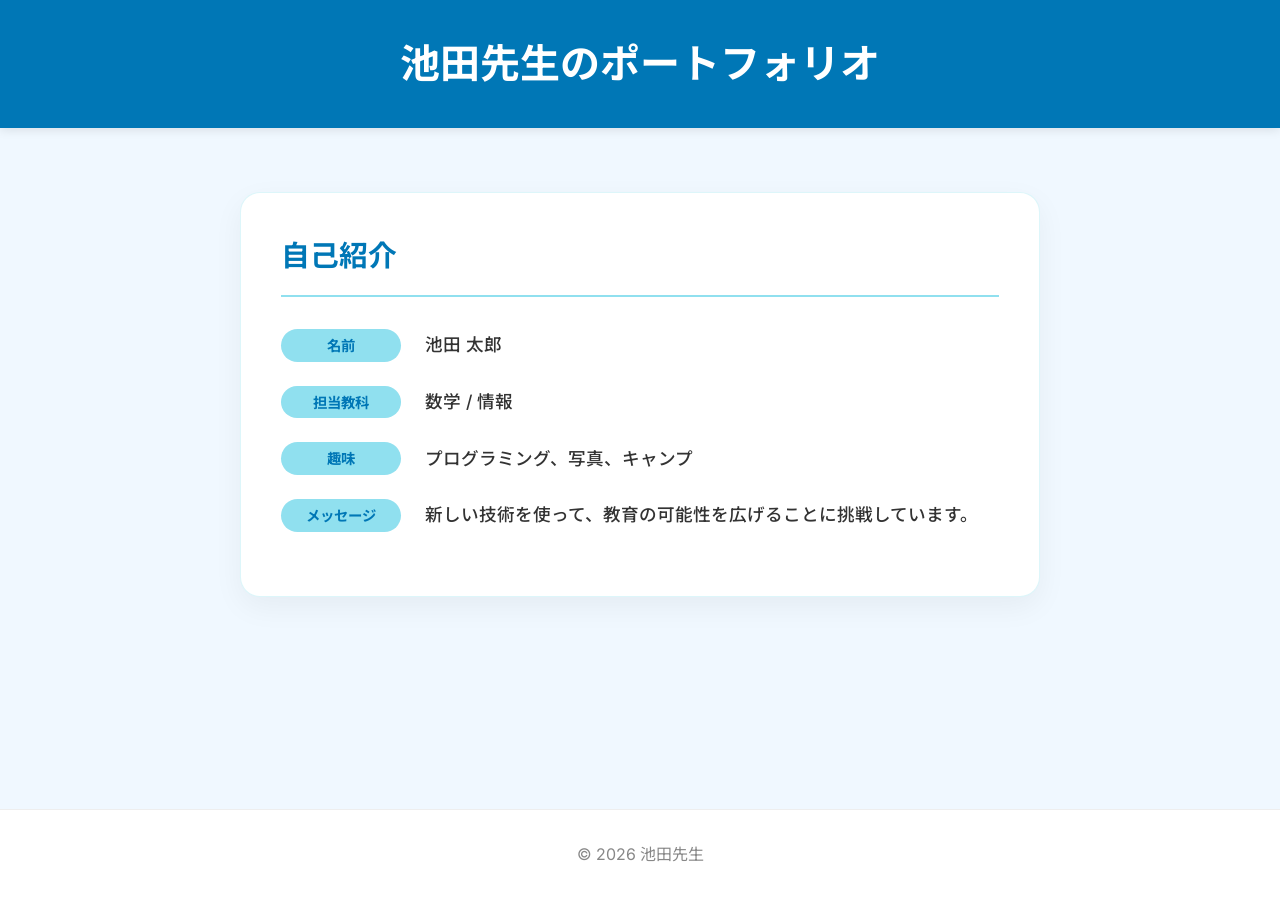
==== index.html @ bbdf699f "Initial commit" ====
<!DOCTYPE html>
<html lang="ja">
<head>
    <meta charset="UTF-8">
    <meta name="viewport" content="width=device-width, initial-scale=1.0">
    <title>池田先生のポートフォリオ</title>
    <link rel="stylesheet" href="style.css">
    <link rel="preconnect" href="https://fonts.googleapis.com">
    <link rel="preconnect" href="https://fonts.gstatic.com" crossorigin>
    <link href="https://fonts.googleapis.com/css2?family=Inter:wght@400;700&family=Noto+Sans+JP:wght@400;700&display=swap" rel="stylesheet">
</head>
<body>
    <header>
        <div class="container">
            <h1>池田先生のポートフォリオ</h1>
        </div>
    </header>

    <main>
        <section class="hero">
            <div class="container">
                <div class="profile-card">
                    <div class="profile-header">
                        <h2>自己紹介</h2>
                    </div>
                    <div class="profile-info">
                        <div class="info-item">
                            <span class="label">名前</span>
                            <span class="value">池田 太郎</span>
                        </div>
                        <div class="info-item">
                            <span class="label">担当教科</span>
                            <span class="value">数学 / 情報</span>
                        </div>
                        <div class="info-item">
                            <span class="label">趣味</span>
                            <span class="value">プログラミング、写真、キャンプ</span>
                        </div>
                        <div class="info-item">
                            <span class="label">メッセージ</span>
                            <span class="value">新しい技術を使って、教育の可能性を広げることに挑戦しています。</span>
                        </div>
                    </div>
                </div>
            </div>
        </section>
    </main>

    <footer>
        <div class="container">
            <p>&copy; 2026 池田先生</p>
        </div>
    </footer>
</body>
</html>
---- style.css ----
:root {
    --bg-color: #f0f8ff; /* Alice Blue - Light blue base */
    --card-bg: #ffffff;
    --primary-color: #0077b6;
    --text-color: #333333;
    --accent-color: #90e0ef;
    --header-bg: #0077b6;
    --header-text: #ffffff;
}

* {
    margin: 0;
    padding: 0;
    box-sizing: border-box;
}

body {
    font-family: 'Inter', 'Noto Sans JP', sans-serif;
    background-color: var(--bg-color);
    color: var(--text-color);
    line-height: 1.6;
    min-height: 100vh;
    display: flex;
    flex-direction: column;
}

.container {
    width: 90%;
    max-width: 800px;
    margin: 0 auto;
}

header {
    background-color: var(--header-bg);
    color: var(--header-text);
    padding: 2rem 0;
    text-align: center;
    box-shadow: 0 2px 10px rgba(0,0,0,0.1);
}

header h1 {
    font-size: 2.5rem;
    font-weight: 700;
}

main {
    flex: 1;
    padding: 4rem 0;
}

.profile-card {
    background: var(--card-bg);
    padding: 2.5rem;
    border-radius: 20px;
    box-shadow: 0 10px 30px rgba(0,0,0,0.05);
    border: 1px solid rgba(144, 224, 239, 0.3);
    transition: transform 0.3s ease;
}

.profile-card:hover {
    transform: translateY(-5px);
}

.profile-header {
    margin-bottom: 2rem;
    padding-bottom: 1rem;
    border-bottom: 2px solid var(--accent-color);
}

.profile-header h2 {
    color: var(--primary-color);
    font-size: 1.8rem;
}

.info-item {
    margin-bottom: 1.5rem;
    display: flex;
    flex-wrap: wrap;
    align-items: center;
}

.label {
    background-color: var(--accent-color);
    color: var(--primary-color);
    padding: 0.3rem 1rem;
    border-radius: 50px;
    font-weight: bold;
    min-width: 120px;
    text-align: center;
    margin-right: 1.5rem;
    font-size: 0.9rem;
}

.value {
    font-size: 1.1rem;
    font-weight: 500;
    flex: 1;
}

footer {
    text-align: center;
    padding: 2rem 0;
    background-color: #ffffff;
    color: #888;
    border-top: 1px solid #eee;
}

@media (max-width: 600px) {
    .info-item {
        flex-direction: column;
        align-items: flex-start;
    }
    .label {
        margin-bottom: 0.5rem;
        width: 100%;
    }
}
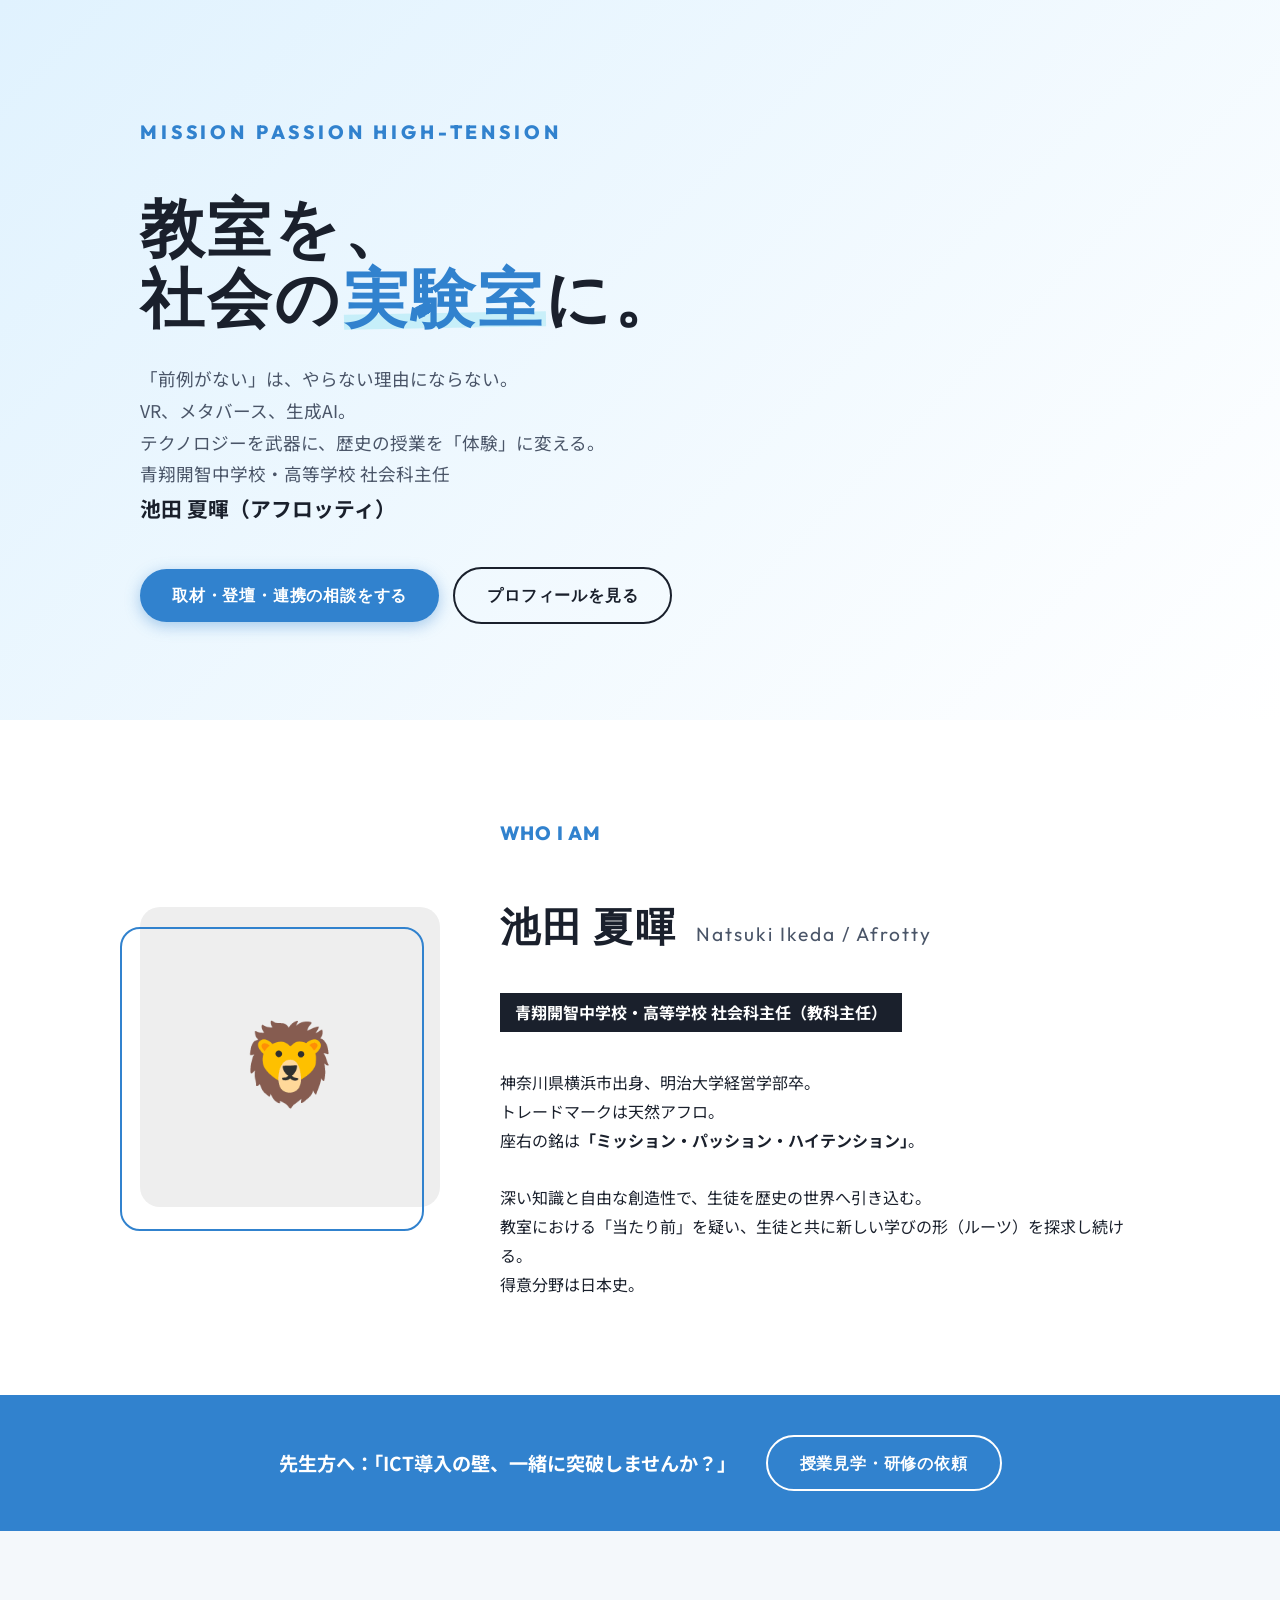
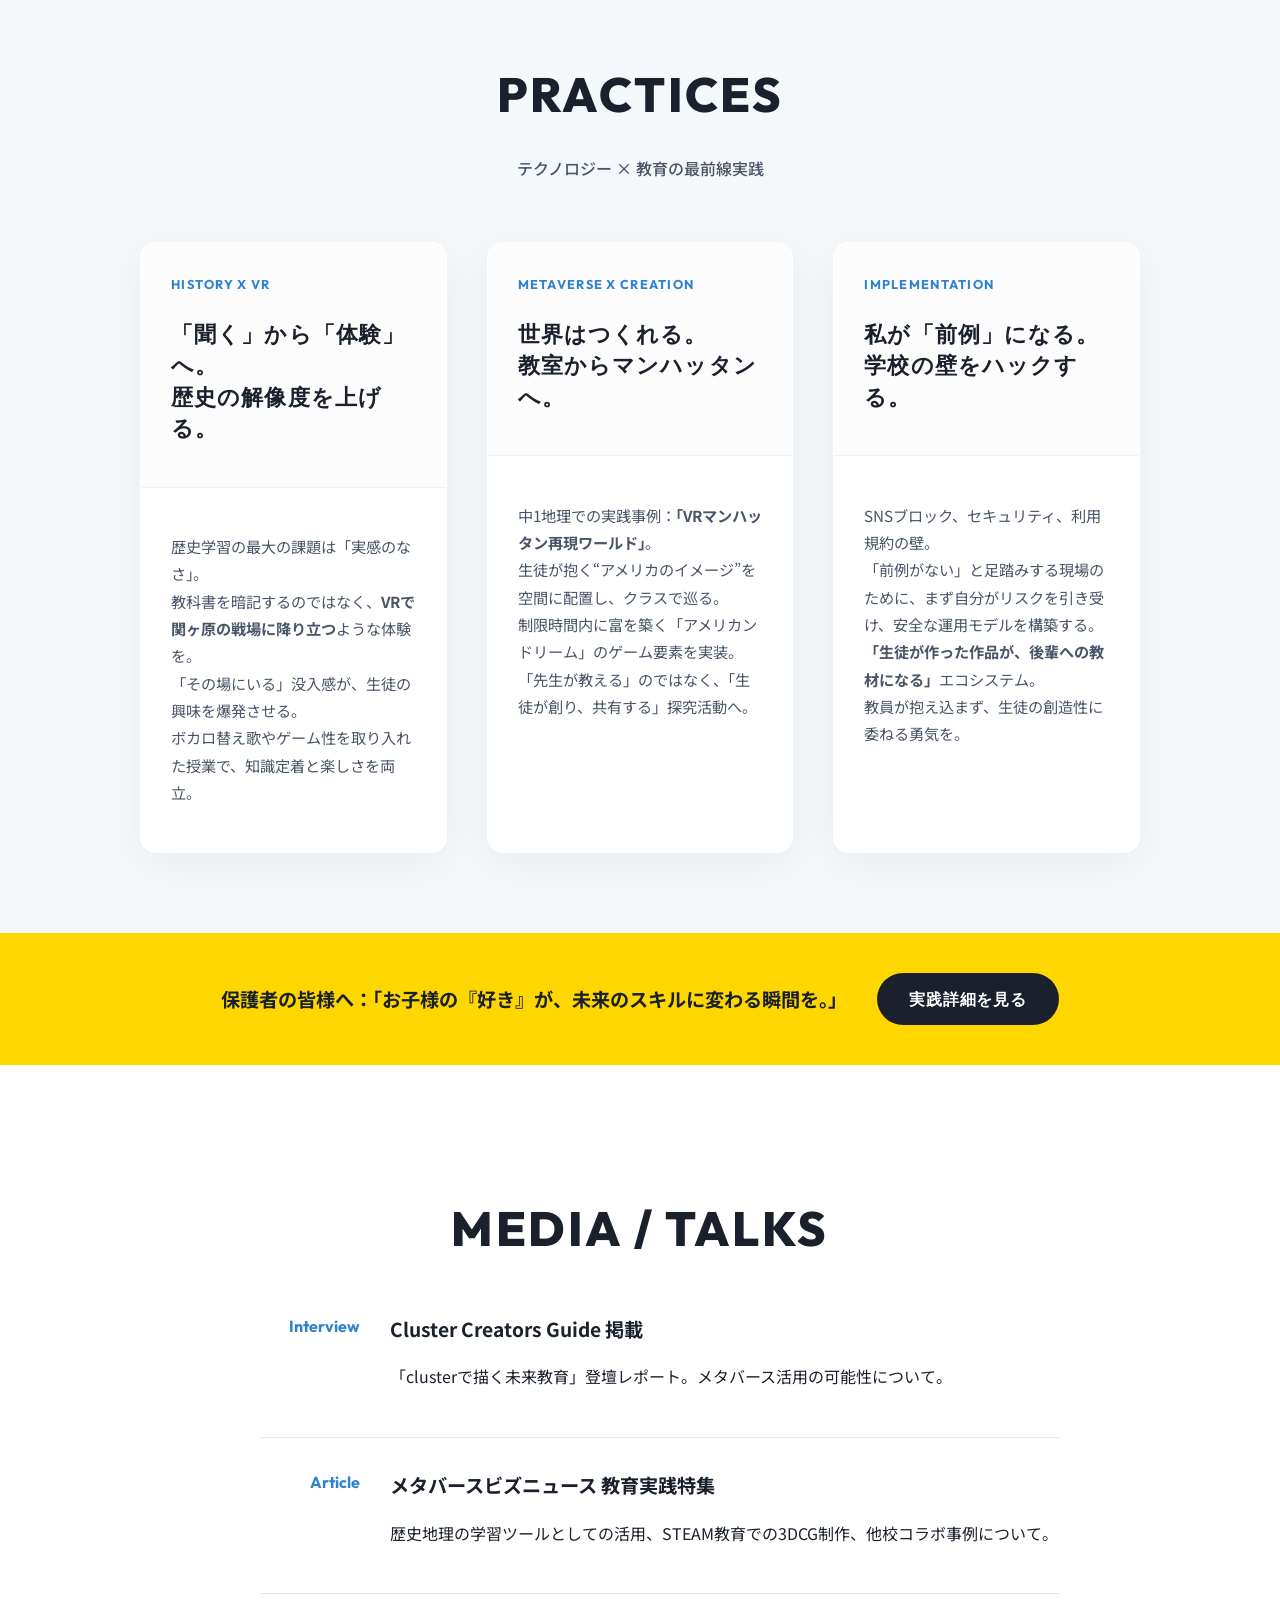
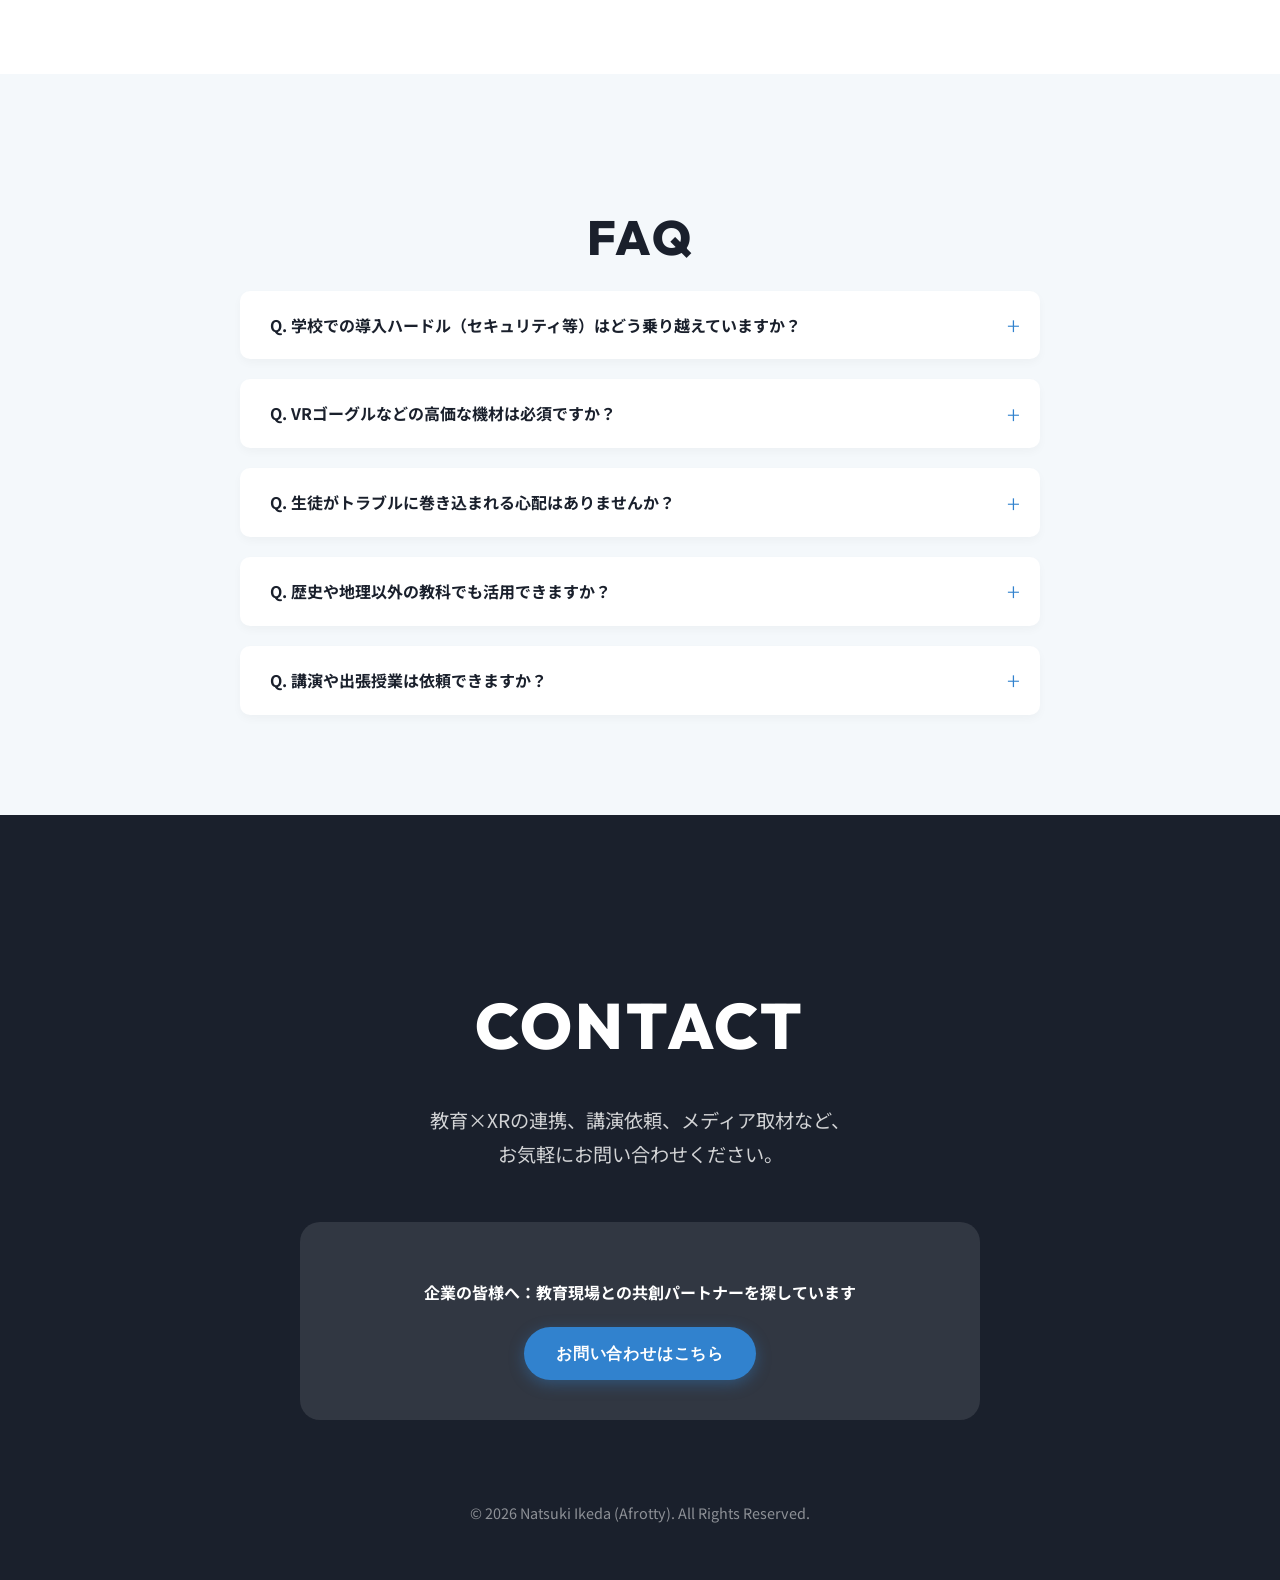
==== commit 2f6b20e2: "Refactor portfolio with new content and design" ====
--- a/index.html
+++ b/index.html
@@ -1,55 +1,216 @@
 <!DOCTYPE html>
-<html lang="ja">
+<html lang="ja" prefix="og: http://ogp.me/ns#">
+
 <head>
     <meta charset="UTF-8">
     <meta name="viewport" content="width=device-width, initial-scale=1.0">
-    <title>池田先生のポートフォリオ</title>
-    <link rel="stylesheet" href="style.css">
+    <title>池田夏暉（アフロッティ）｜教育×XR/メタバース実践ポートフォリオ</title>
+    <meta name="description"
+        content="青翔開智中高・社会科主任、池田夏暉（アフロッティ）のポートフォリオ。「教室を社会の実験室に」を掲げ、VR/メタバースや生成AIを活用した「体験する歴史授業」を実践。講演・取材・連携のご依頼はこちら。">
+    <meta property="og:title" content="教室を、社会の実験室に。｜池田夏暉（アフロッティ）">
+    <meta property="og:type" content="website">
+    <meta property="og:description" content="「ミッション・パッション・ハイテンション」で教育現場の最前線を走る。VR/メタバース活用、生成AI実践の全貌。">
+    <meta property="og:url" content="https://afrotty-portfolio.com">
+    <meta property="og:image" content="dummy-ogp.jpg">
     <link rel="preconnect" href="https://fonts.googleapis.com">
     <link rel="preconnect" href="https://fonts.gstatic.com" crossorigin>
-    <link href="https://fonts.googleapis.com/css2?family=Inter:wght@400;700&family=Noto+Sans+JP:wght@400;700&display=swap" rel="stylesheet">
+    <link
+        href="https://fonts.googleapis.com/css2?family=Noto+Sans+JP:wght@400;500;700;900&family=Outfit:wght@400;600;800&display=swap"
+        rel="stylesheet">
+    <link rel="stylesheet" href="style.css">
+    <!-- Icon Placeholder -->
+    <link rel="icon"
+        href="data:image/svg+xml,<svg xmlns=%22http://www.w3.org/2000/svg%22 viewBox=%220 0 100 100%22><text y=%22.9em%22 font-size=%2290%22>🦁</text></svg>">
 </head>
+
 <body>
-    <header>
-        <div class="container">
-            <h1>池田先生のポートフォリオ</h1>
+
+    <!-- Hero Section -->
+    <header class="hero">
+        <div class="container hero-content">
+            <p class="hero-subtitle">MISSION PASSION HIGH-TENSION</p>
+            <h1 class="hero-title">教室を、<br>社会の<span class="highlight">実験室</span>に。</h1>
+            <p class="hero-desc">
+                「前例がない」は、やらない理由にならない。<br>
+                VR、メタバース、生成AI。<br>
+                テクノロジーを武器に、歴史の授業を「体験」に変える。<br>
+                青翔開智中学校・高等学校 社会科主任<br>
+                <strong>池田 夏暉（アフロッティ）</strong>
+            </p>
+            <div class="cta-group">
+                <a href="#contact" class="btn btn-primary">取材・登壇・連携の相談をする</a>
+                <a href="#profile" class="btn btn-secondary">プロフィールを見る</a>
+            </div>
         </div>
     </header>
 
-    <main>
-        <section class="hero">
-            <div class="container">
-                <div class="profile-card">
-                    <div class="profile-header">
-                        <h2>自己紹介</h2>
-                    </div>
-                    <div class="profile-info">
-                        <div class="info-item">
-                            <span class="label">名前</span>
-                            <span class="value">池田 太郎</span>
-                        </div>
-                        <div class="info-item">
-                            <span class="label">担当教科</span>
-                            <span class="value">数学 / 情報</span>
-                        </div>
-                        <div class="info-item">
-                            <span class="label">趣味</span>
-                            <span class="value">プログラミング、写真、キャンプ</span>
-                        </div>
-                        <div class="info-item">
-                            <span class="label">メッセージ</span>
-                            <span class="value">新しい技術を使って、教育の可能性を広げることに挑戦しています。</span>
-                        </div>
-                    </div>
+    <!-- Profile Section -->
+    <section id="profile" class="section bg-white">
+        <div class="container">
+            <div class="profile-card-large">
+                <div class="profile-image-area">
+                    <div class="profile-icon">🦁</div> <!-- Placeholder for photo -->
                 </div>
-            </div>
-        </section>
-    </main>
-
-    <footer>
-        <div class="container">
-            <p>&copy; 2026 池田先生</p>
+                <div class="profile-text">
+                    <h2 class="section-title">WHO I AM</h2>
+                    <h3>池田 夏暉 <span class="small">Natsuki Ikeda / Afrotty</span></h3>
+                    <p class="job-title">青翔開智中学校・高等学校 社会科主任（教科主任）</p>
+                    <p class="profile-bio">
+                        神奈川県横浜市出身、明治大学経営学部卒。<br>
+                        トレードマークは天然アフロ。<br>
+                        座右の銘は<strong>「ミッション・パッション・ハイテンション」</strong>。<br>
+                        <br>
+                        深い知識と自由な創造性で、生徒を歴史の世界へ引き込む。<br>
+                        教室における「当たり前」を疑い、生徒と共に新しい学びの形（ルーツ）を探求し続ける。<br>
+                        得意分野は日本史。
+                    </p>
+                </div>
+            </div>
+        </div>
+    </section>
+
+    <!-- First CTA -->
+    <section class="cta-banner">
+        <div class="container">
+            <p class="cta-text">先生方へ：「ICT導入の壁、一緒に突破しませんか？」</p>
+            <a href="#contact" class="btn btn-outline">授業見学・研修の依頼</a>
+        </div>
+    </section>
+
+    <!-- Practices Section -->
+    <section id="practices" class="section">
+        <div class="container">
+            <h2 class="section-title text-center">PRACTICES</h2>
+            <p class="section-subtitle text-center">テクノロジー × 教育の最前線実践</p>
+
+            <div class="cards-grid">
+                <!-- Card 1 -->
+                <article class="card">
+                    <div class="card-header">
+                        <span class="tag">History x VR</span>
+                        <h3>「聞く」から「体験」へ。<br>歴史の解像度を上げる。</h3>
+                    </div>
+                    <div class="card-body">
+                        <p>
+                            歴史学習の最大の課題は「実感のなさ」。<br>
+                            教科書を暗記するのではなく、<strong>VRで関ヶ原の戦場に降り立つ</strong>ような体験を。<br>
+                            「その場にいる」没入感が、生徒の興味を爆発させる。<br>
+                            ボカロ替え歌やゲーム性を取り入れた授業で、知識定着と楽しさを両立。
+                        </p>
+                    </div>
+                </article>
+
+                <!-- Card 2 -->
+                <article class="card">
+                    <div class="card-header">
+                        <span class="tag">Metaverse x Creation</span>
+                        <h3>世界はつくれる。<br>教室からマンハッタンへ。</h3>
+                    </div>
+                    <div class="card-body">
+                        <p>
+                            中1地理での実践事例：<strong>「VRマンハッタン再現ワールド」</strong>。<br>
+                            生徒が抱く“アメリカのイメージ”を空間に配置し、クラスで巡る。<br>
+                            制限時間内に富を築く「アメリカンドリーム」のゲーム要素を実装。<br>
+                            「先生が教える」のではなく、「生徒が創り、共有する」探究活動へ。
+                        </p>
+                    </div>
+                </article>
+
+                <!-- Card 3 -->
+                <article class="card">
+                    <div class="card-header">
+                        <span class="tag">Implementation</span>
+                        <h3>私が「前例」になる。<br>学校の壁をハックする。</h3>
+                    </div>
+                    <div class="card-body">
+                        <p>
+                            SNSブロック、セキュリティ、利用規約の壁。<br>
+                            「前例がない」と足踏みする現場のために、まず自分がリスクを引き受け、安全な運用モデルを構築する。<br>
+                            <strong>「生徒が作った作品が、後輩への教材になる」</strong>エコシステム。<br>
+                            教員が抱え込まず、生徒の創造性に委ねる勇気を。
+                        </p>
+                    </div>
+                </article>
+            </div>
+        </div>
+    </section>
+
+    <!-- CTA 2 -->
+    <section class="cta-banner bg-accent">
+        <div class="container">
+            <p class="cta-text text-dark">保護者の皆様へ：「お子様の『好き』が、未来のスキルに変わる瞬間を。」</p>
+            <a href="#practices" class="btn btn-dark">実践詳細を見る</a>
+        </div>
+    </section>
+
+    <!-- Media Section -->
+    <section id="media" class="section bg-white">
+        <div class="container">
+            <h2 class="section-title text-center">MEDIA / TALKS</h2>
+            <ul class="media-list">
+                <li class="media-item">
+                    <span class="date">Interview</span>
+                    <div class="media-content">
+                        <strong>Cluster Creators Guide 掲載</strong>
+                        <p>「clusterで描く未来教育」登壇レポート。メタバース活用の可能性について。</p>
+                    </div>
+                </li>
+                <li class="media-item">
+                    <span class="date">Article</span>
+                    <div class="media-content">
+                        <strong>メタバースビズニュース 教育実践特集</strong>
+                        <p>歴史地理の学習ツールとしての活用、STEAM教育での3DCG制作、他校コラボ事例について。</p>
+                    </div>
+                </li>
+            </ul>
+        </div>
+    </section>
+
+    <!-- FAQ Section -->
+    <section id="faq" class="section">
+        <div class="container">
+            <h2 class="section-title text-center">FAQ</h2>
+            <div class="accordion">
+                <details>
+                    <summary>Q. 学校での導入ハードル（セキュリティ等）はどう乗り越えていますか？</summary>
+                    <p>A. 既存のフィルタリング設定の範囲内で使えるツールの選定や、プロキシ回避ではなく正規の手続きでの申請方法を確立しています。まずは「スモールスタート」で実績を作ることが近道です。</p>
+                </details>
+                <details>
+                    <summary>Q. VRゴーグルなどの高価な機材は必須ですか？</summary>
+                    <p>A. 必須ではありません。PCやタブレットのブラウザからアクセスできるメタバースプラットフォーム（Cluster等）を活用すれば、既存のGIGA端末だけで実施可能です。</p>
+                </details>
+                <details>
+                    <summary>Q. 生徒がトラブルに巻き込まれる心配はありませんか？</summary>
+                    <p>A. クローズドなワールド設定や、教員の監視下での利用を徹底しています。デジタル・シティズンシップ教育とセットで実施することが重要です。</p>
+                </details>
+                <details>
+                    <summary>Q. 歴史や地理以外の教科でも活用できますか？</summary>
+                    <p>A. 可能です。英語での国際交流、美術でのバーチャル美術館、理科（地学）でのフィールドワーク再現など、教科横断的な実践が広がっています。</p>
+                </details>
+                <details>
+                    <summary>Q. 講演や出張授業は依頼できますか？</summary>
+                    <p>A. はい、積極的に受け付けています。オンライン・オフライン問わずご相談ください。</p>
+                </details>
+            </div>
+        </div>
+    </section>
+
+    <!-- Footer & Final CTA -->
+    <footer id="contact" class="footer">
+        <div class="container text-center">
+            <h2 class="footer-title">CONTACT</h2>
+            <p class="footer-desc">
+                教育×XRの連携、講演依頼、メディア取材など、<br>
+                お気軽にお問い合わせください。
+            </p>
+            <div class="cta-final">
+                <p class="target-msg">企業の皆様へ：教育現場との共創パートナーを探しています</p>
+                <a href="mailto:contact@example.com" class="btn btn-primary btn-large">お問い合わせはこちら</a>
+            </div>
+            <p class="copyright">&copy; 2026 Natsuki Ikeda (Afrotty). All Rights Reserved.</p>
         </div>
     </footer>
+
 </body>
-</html>
+
+</html>
--- a/style.css
+++ b/style.css
@@ -1,117 +1,482 @@
 :root {
-    --bg-color: #f0f8ff; /* Alice Blue - Light blue base */
-    --card-bg: #ffffff;
-    --primary-color: #0077b6;
-    --text-color: #333333;
-    --accent-color: #90e0ef;
-    --header-bg: #0077b6;
-    --header-text: #ffffff;
-}
-
-* {
+    /* Color Palette */
+    --bg-color: #f4f8fb;
+    /* Slightly cooler, cleaner grey-blue */
+    --text-primary: #1a202c;
+    /* Very dark blue-grey, softer than black */
+    --text-secondary: #4a5568;
+    --accent-blue: #3182ce;
+    /* Strong, professional blue */
+    --accent-light: #ebf8ff;
+    --white: #ffffff;
+    --border-color: #e2e8f0;
+
+    /* Typography */
+    --font-heading: 'Outfit', sans-serif;
+    --font-body: 'Noto Sans JP', sans-serif;
+}
+
+/* Reset & Base */
+html {
+    scroll-behavior: smooth;
+}
+
+body {
+    font-family: var(--font-body);
+    background-color: var(--bg-color);
+    color: var(--text-primary);
+    line-height: 1.8;
     margin: 0;
     padding: 0;
-    box-sizing: border-box;
-}
-
-body {
-    font-family: 'Inter', 'Noto Sans JP', sans-serif;
-    background-color: var(--bg-color);
-    color: var(--text-color);
-    line-height: 1.6;
-    min-height: 100vh;
-    display: flex;
-    flex-direction: column;
+}
+
+h1,
+h2,
+h3 {
+    font-family: var(--font-heading);
+    letter-spacing: 0.05em;
+    font-weight: 800;
+}
+
+a {
+    text-decoration: none;
+    transition: all 0.3s ease;
 }
 
 .container {
     width: 90%;
+    max-width: 1000px;
+    margin: 0 auto;
+    padding: 0 20px;
+}
+
+.section {
+    padding: 80px 0;
+}
+
+.bg-white {
+    background-color: var(--white);
+}
+
+.text-center {
+    text-align: center;
+}
+
+/* Buttons */
+.btn {
+    display: inline-block;
+    padding: 12px 32px;
+    border-radius: 50px;
+    font-weight: 700;
+    font-family: var(--font-heading);
+    letter-spacing: 0.05em;
+}
+
+.btn-primary {
+    background-color: var(--accent-blue);
+    color: var(--white);
+    box-shadow: 0 4px 15px rgba(49, 130, 206, 0.4);
+}
+
+.btn-primary:hover {
+    transform: translateY(-2px);
+    box-shadow: 0 6px 20px rgba(49, 130, 206, 0.5);
+}
+
+.btn-secondary {
+    background-color: transparent;
+    border: 2px solid var(--text-primary);
+    color: var(--text-primary);
+    margin-left: 10px;
+}
+
+.btn-secondary:hover {
+    background-color: var(--text-primary);
+    color: var(--white);
+}
+
+.btn-outline {
+    border: 2px solid var(--white);
+    color: var(--white);
+}
+
+.btn-outline:hover {
+    background-color: var(--white);
+    color: var(--accent-blue);
+}
+
+.btn-dark {
+    background-color: var(--text-primary);
+    color: var(--white);
+}
+
+/* Hero Section */
+.hero {
+    min-height: 80vh;
+    display: flex;
+    align-items: center;
+    background: linear-gradient(135deg, #e0f2fe 0%, #ffffff 100%);
+    position: relative;
+    overflow: hidden;
+}
+
+.hero-content {
+    position: relative;
+    z-index: 2;
+    padding: 40px 0;
+}
+
+.hero-subtitle {
+    font-family: var(--font-heading);
+    color: var(--accent-blue);
+    font-weight: 800;
+    font-size: 1.2rem;
+    margin-bottom: 20px;
+    letter-spacing: 0.2em;
+}
+
+.hero-title {
+    font-size: 4rem;
+    line-height: 1.1;
+    margin-bottom: 30px;
+    color: var(--text-primary);
+}
+
+.highlight {
+    color: var(--accent-blue);
+    position: relative;
+    display: inline-block;
+}
+
+.highlight::after {
+    content: '';
+    position: absolute;
+    bottom: 5px;
+    left: 0;
+    width: 100%;
+    height: 15px;
+    background-color: rgba(144, 224, 239, 0.4);
+    z-index: -1;
+    transform: rotate(-1deg);
+}
+
+.hero-desc {
+    font-size: 1.1rem;
+    color: var(--text-secondary);
+    margin-bottom: 40px;
+    max-width: 600px;
+}
+
+.hero-desc strong {
+    color: var(--text-primary);
+    font-size: 1.3rem;
+}
+
+/* Profile Section */
+.profile-card-large {
+    display: flex;
+    align-items: center;
+    gap: 60px;
+}
+
+.profile-image-area {
+    width: 300px;
+    height: 300px;
+    flex-shrink: 0;
+    background-color: #eee;
+    border-radius: 20px;
+    display: flex;
+    justify-content: center;
+    align-items: center;
+    font-size: 5rem;
+    position: relative;
+}
+
+.profile-image-area::before {
+    content: '';
+    position: absolute;
+    top: 20px;
+    left: -20px;
+    width: 100%;
+    height: 100%;
+    border: 2px solid var(--accent-blue);
+    border-radius: 20px;
+    z-index: 0;
+}
+
+.profile-icon {
+    position: relative;
+    z-index: 1;
+}
+
+.profile-text h2 {
+    color: var(--accent-blue);
+    font-size: 1.2rem;
+    margin-bottom: 10px;
+}
+
+.profile-text h3 {
+    font-size: 2.5rem;
+    margin-bottom: 15px;
+}
+
+.profile-text .small {
+    font-size: 1.2rem;
+    font-weight: 400;
+    color: var(--text-secondary);
+    margin-left: 10px;
+}
+
+.job-title {
+    font-weight: 700;
+    margin-bottom: 20px;
+    display: inline-block;
+    background: var(--text-primary);
+    color: var(--white);
+    padding: 5px 15px;
+}
+
+/* Practices (Cards) */
+.section-title {
+    font-size: 3rem;
+    margin-bottom: 10px;
+    color: var(--text-primary);
+}
+
+.section-subtitle {
+    margin-bottom: 60px;
+    color: var(--text-secondary);
+    font-weight: 500;
+}
+
+.cards-grid {
+    display: grid;
+    grid-template-columns: repeat(auto-fit, minmax(300px, 1fr));
+    gap: 40px;
+}
+
+.card {
+    background: var(--white);
+    border-radius: 16px;
+    overflow: hidden;
+    box-shadow: 0 10px 40px rgba(0, 0, 0, 0.05);
+    transition: transform 0.4s cubic-bezier(0.2, 0.8, 0.2, 1);
+    border: 1px solid transparent;
+}
+
+.card:hover {
+    transform: translateY(-10px);
+    border-color: var(--accent-blue);
+}
+
+.card-header {
+    padding: 30px 30px 20px;
+    background: #fcfcfc;
+    border-bottom: 1px solid #f0f0f0;
+}
+
+.tag {
+    font-family: var(--font-heading);
+    font-size: 0.8rem;
+    color: var(--accent-blue);
+    font-weight: 700;
+    text-transform: uppercase;
+    letter-spacing: 0.1em;
+    display: block;
+    margin-bottom: 10px;
+}
+
+.card h3 {
+    font-size: 1.4rem;
+    line-height: 1.4;
+}
+
+.card-body {
+    padding: 30px;
+}
+
+.card-body p {
+    font-size: 0.95rem;
+    color: var(--text-secondary);
+}
+
+/* CTA Banners */
+.cta-banner {
+    padding: 40px 0;
+    background: var(--accent-blue);
+    color: var(--white);
+    text-align: center;
+    display: flex;
+    justify-content: center;
+    align-items: center;
+}
+
+.cta-banner .container {
+    display: flex;
+    justify-content: center;
+    align-items: center;
+    gap: 30px;
+    flex-wrap: wrap;
+}
+
+.cta-text {
+    font-size: 1.2rem;
+    font-weight: 700;
+    margin: 0;
+}
+
+.bg-accent {
+    background: #FFD700;
+    /* Gold/Yellow for pop */
+    color: var(--text-primary);
+}
+
+/* Media */
+.media-list {
+    list-style: none;
     max-width: 800px;
     margin: 0 auto;
 }
 
-header {
-    background-color: var(--header-bg);
-    color: var(--header-text);
-    padding: 2rem 0;
-    text-align: center;
-    box-shadow: 0 2px 10px rgba(0,0,0,0.1);
-}
-
-header h1 {
-    font-size: 2.5rem;
-    font-weight: 700;
-}
-
-main {
-    flex: 1;
-    padding: 4rem 0;
-}
-
-.profile-card {
-    background: var(--card-bg);
-    padding: 2.5rem;
+.media-item {
+    display: flex;
+    gap: 30px;
+    padding: 30px 0;
+    border-bottom: 1px solid var(--border-color);
+}
+
+.media-item .date {
+    font-family: var(--font-heading);
+    font-weight: 700;
+    color: var(--accent-blue);
+    width: 100px;
+    flex-shrink: 0;
+    text-align: right;
+}
+
+.media-content strong {
+    font-size: 1.2rem;
+    display: block;
+    margin-bottom: 5px;
+}
+
+/* FAQ */
+.accordion {
+    max-width: 800px;
+    margin: 0 auto;
+}
+
+details {
+    margin-bottom: 20px;
+    background: var(--white);
+    border-radius: 10px;
+    box-shadow: 0 4px 10px rgba(0, 0, 0, 0.03);
+    overflow: hidden;
+}
+
+summary {
+    padding: 20px 30px;
+    cursor: pointer;
+    font-weight: 700;
+    list-style: none;
+    position: relative;
+    padding-right: 50px;
+}
+
+summary::-webkit-details-marker {
+    display: none;
+}
+
+summary::after {
+    content: '+';
+    position: absolute;
+    right: 20px;
+    top: 50%;
+    transform: translateY(-50%);
+    font-size: 1.5rem;
+    color: var(--accent-blue);
+    font-weight: 300;
+}
+
+details[open] summary::after {
+    content: '-';
+}
+
+details p {
+    padding: 0 30px 30px;
+    margin: 0;
+    color: var(--text-secondary);
+    border-top: 1px solid #f0f0f0;
+    padding-top: 20px;
+}
+
+/* Footer */
+.footer {
+    background: var(--text-primary);
+    color: var(--white);
+    padding: 100px 0 40px;
+}
+
+.footer-title {
+    font-size: 4rem;
+    margin-bottom: 20px;
+    color: var(--white);
+}
+
+.footer-desc {
+    font-size: 1.2rem;
+    margin-bottom: 50px;
+    opacity: 0.8;
+}
+
+.cta-final {
+    background: rgba(255, 255, 255, 0.1);
+    padding: 40px;
     border-radius: 20px;
-    box-shadow: 0 10px 30px rgba(0,0,0,0.05);
-    border: 1px solid rgba(144, 224, 239, 0.3);
-    transition: transform 0.3s ease;
-}
-
-.profile-card:hover {
-    transform: translateY(-5px);
-}
-
-.profile-header {
-    margin-bottom: 2rem;
-    padding-bottom: 1rem;
-    border-bottom: 2px solid var(--accent-color);
-}
-
-.profile-header h2 {
-    color: var(--primary-color);
-    font-size: 1.8rem;
-}
-
-.info-item {
-    margin-bottom: 1.5rem;
-    display: flex;
-    flex-wrap: wrap;
-    align-items: center;
-}
-
-.label {
-    background-color: var(--accent-color);
-    color: var(--primary-color);
-    padding: 0.3rem 1rem;
-    border-radius: 50px;
-    font-weight: bold;
-    min-width: 120px;
-    text-align: center;
-    margin-right: 1.5rem;
+    max-width: 600px;
+    margin: 0 auto 80px;
+}
+
+.target-msg {
+    margin-bottom: 20px;
+    font-weight: 700;
+}
+
+.copyright {
+    opacity: 0.5;
     font-size: 0.9rem;
 }
 
-.value {
-    font-size: 1.1rem;
-    font-weight: 500;
-    flex: 1;
-}
-
-footer {
-    text-align: center;
-    padding: 2rem 0;
-    background-color: #ffffff;
-    color: #888;
-    border-top: 1px solid #eee;
-}
-
-@media (max-width: 600px) {
-    .info-item {
+/* Responsive */
+@media (max-width: 768px) {
+    .hero-title {
+        font-size: 2.5rem;
+    }
+
+    .profile-card-large {
         flex-direction: column;
-        align-items: flex-start;
-    }
-    .label {
-        margin-bottom: 0.5rem;
-        width: 100%;
-    }
-}
+        gap: 30px;
+        text-align: center;
+    }
+
+    .profile-image-area {
+        width: 200px;
+        height: 200px;
+        margin: 0 auto;
+    }
+
+    .media-item {
+        flex-direction: column;
+        gap: 10px;
+    }
+
+    .media-item .date {
+        width: auto;
+        text-align: left;
+    }
+
+    .cta-banner .container {
+        flex-direction: column;
+        gap: 15px;
+    }
+}
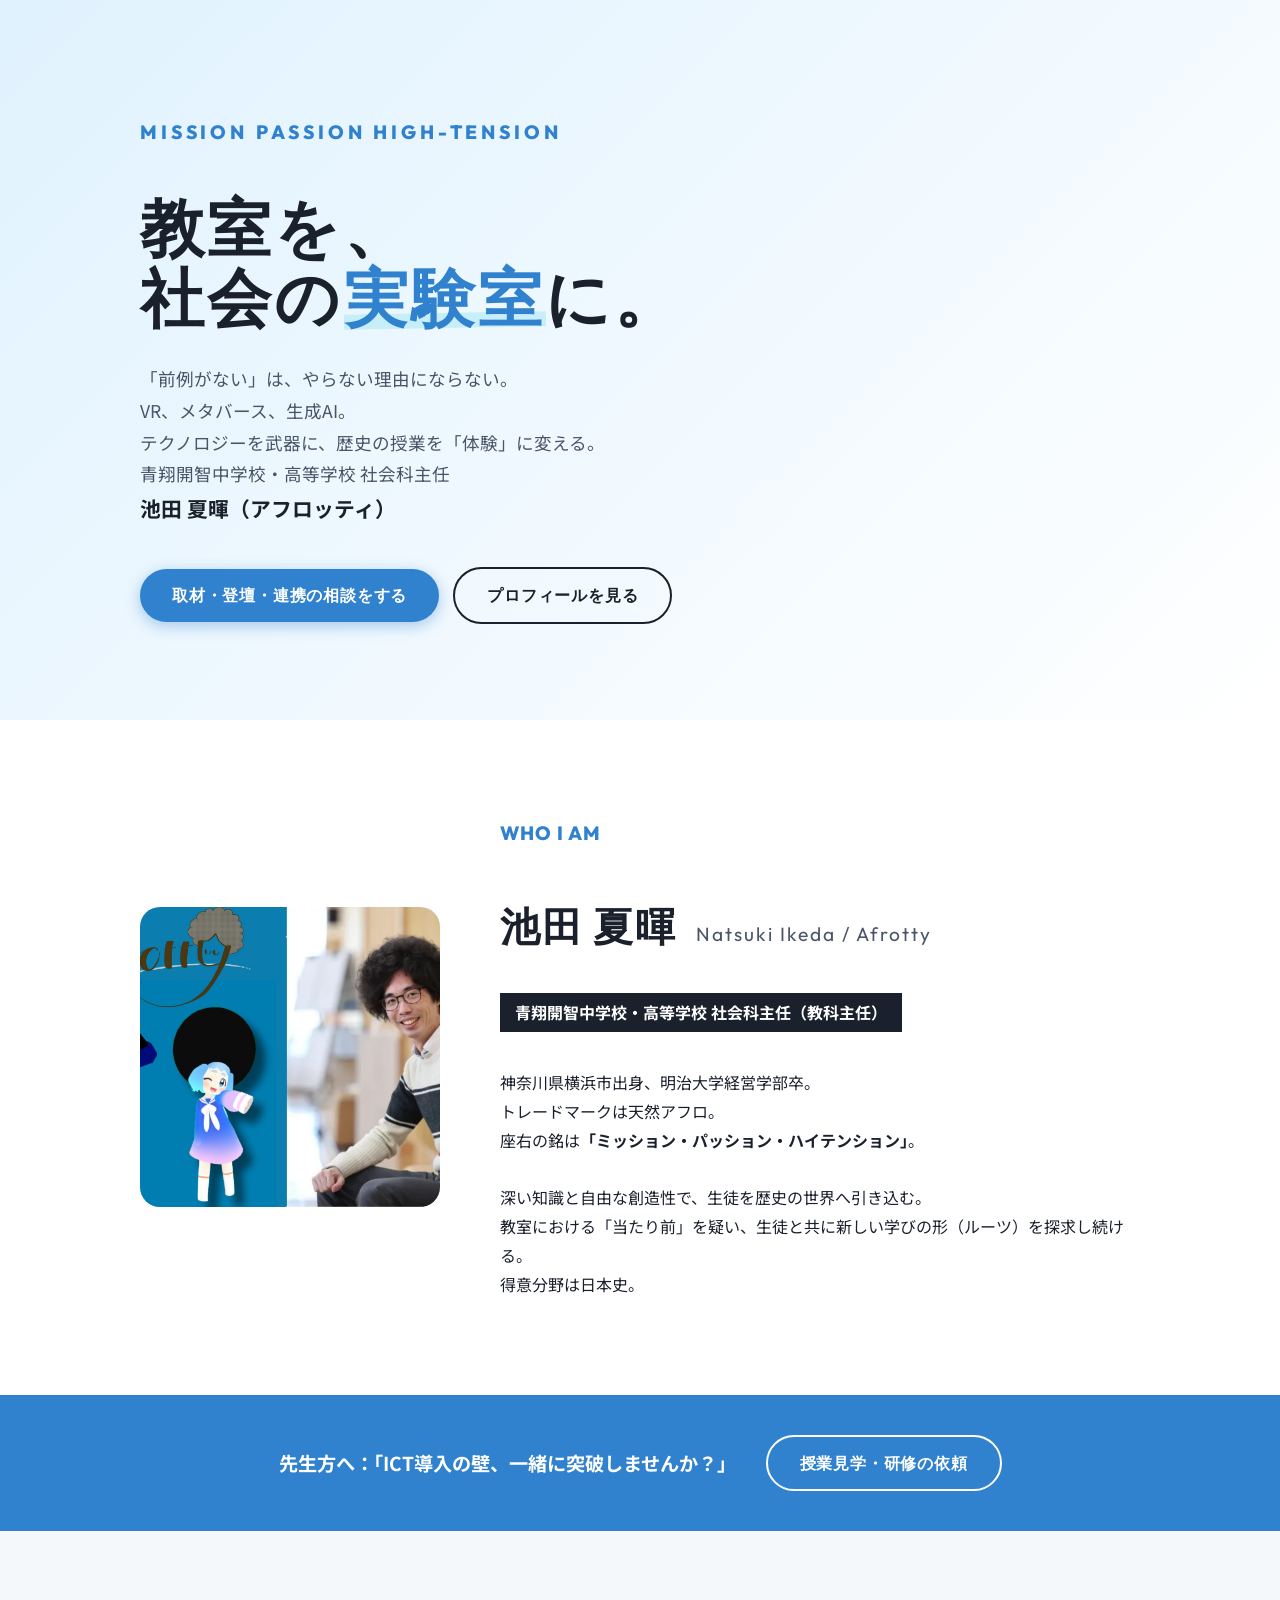
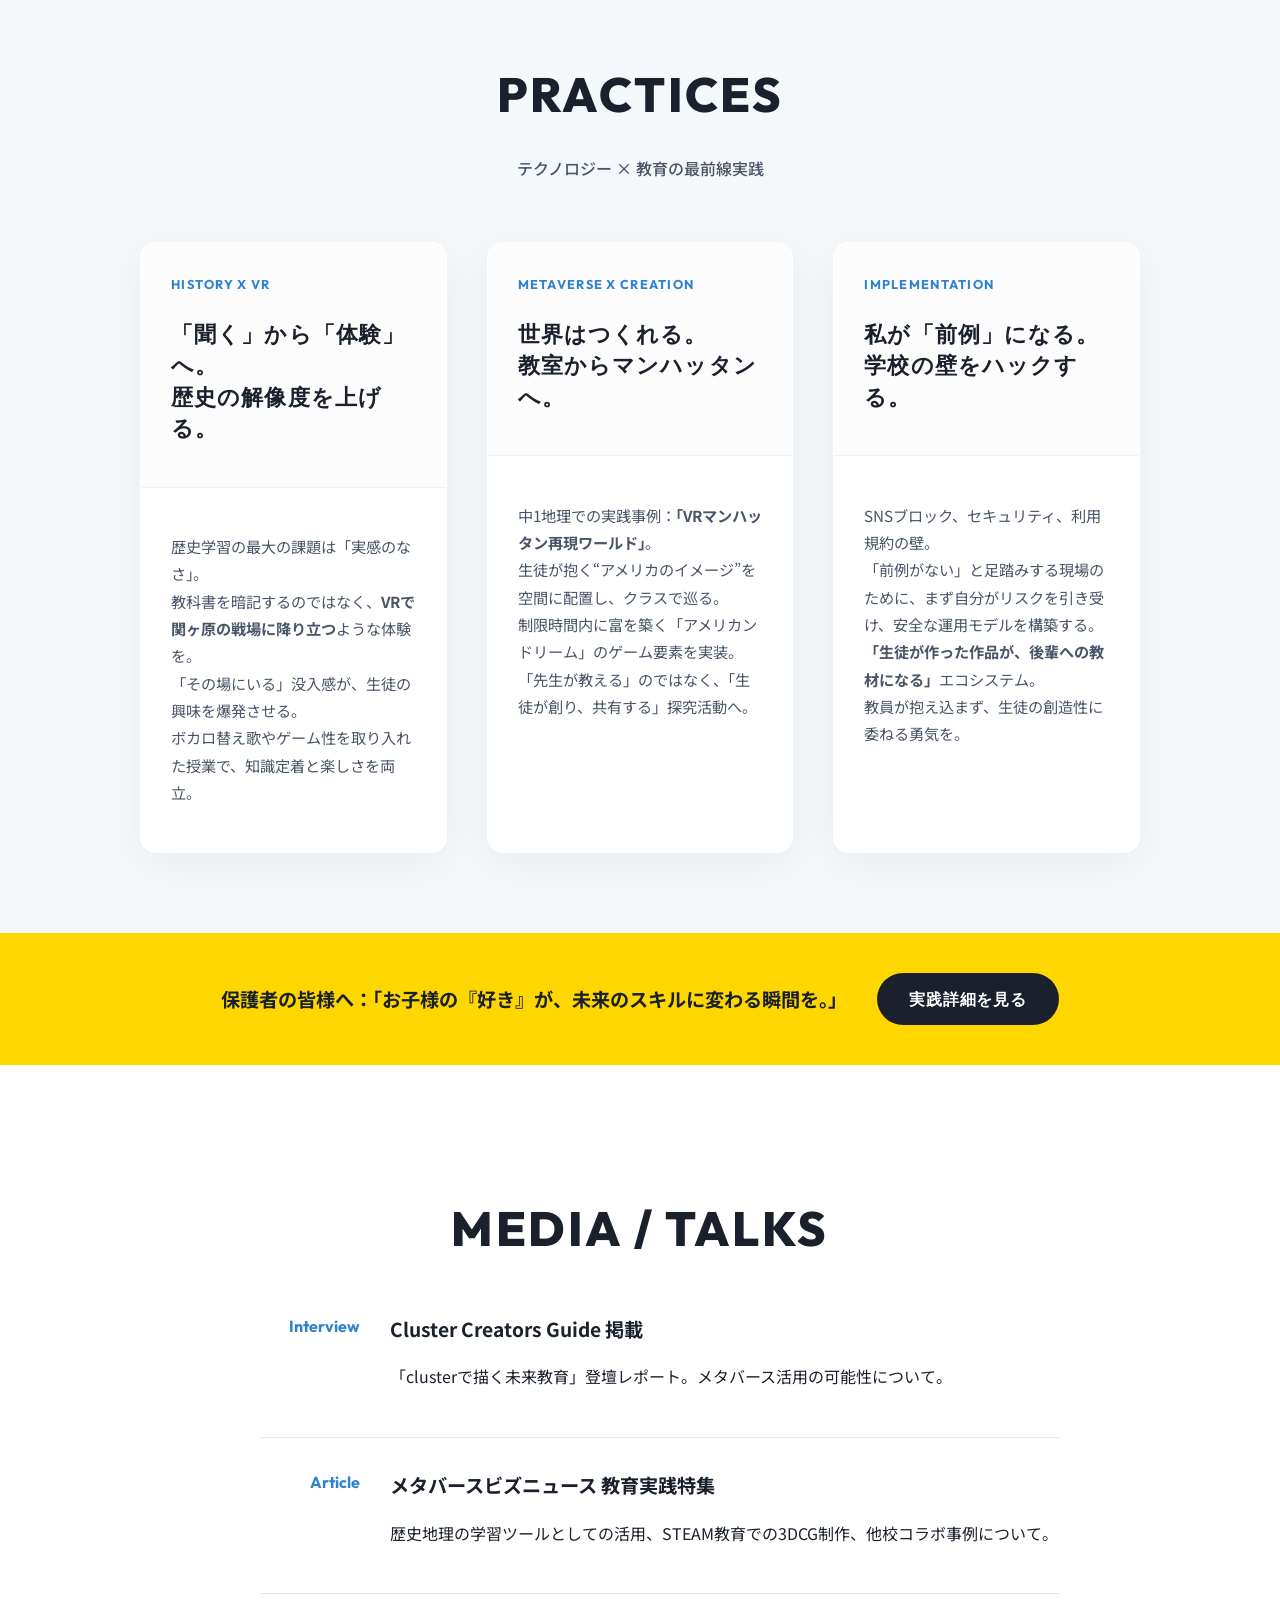
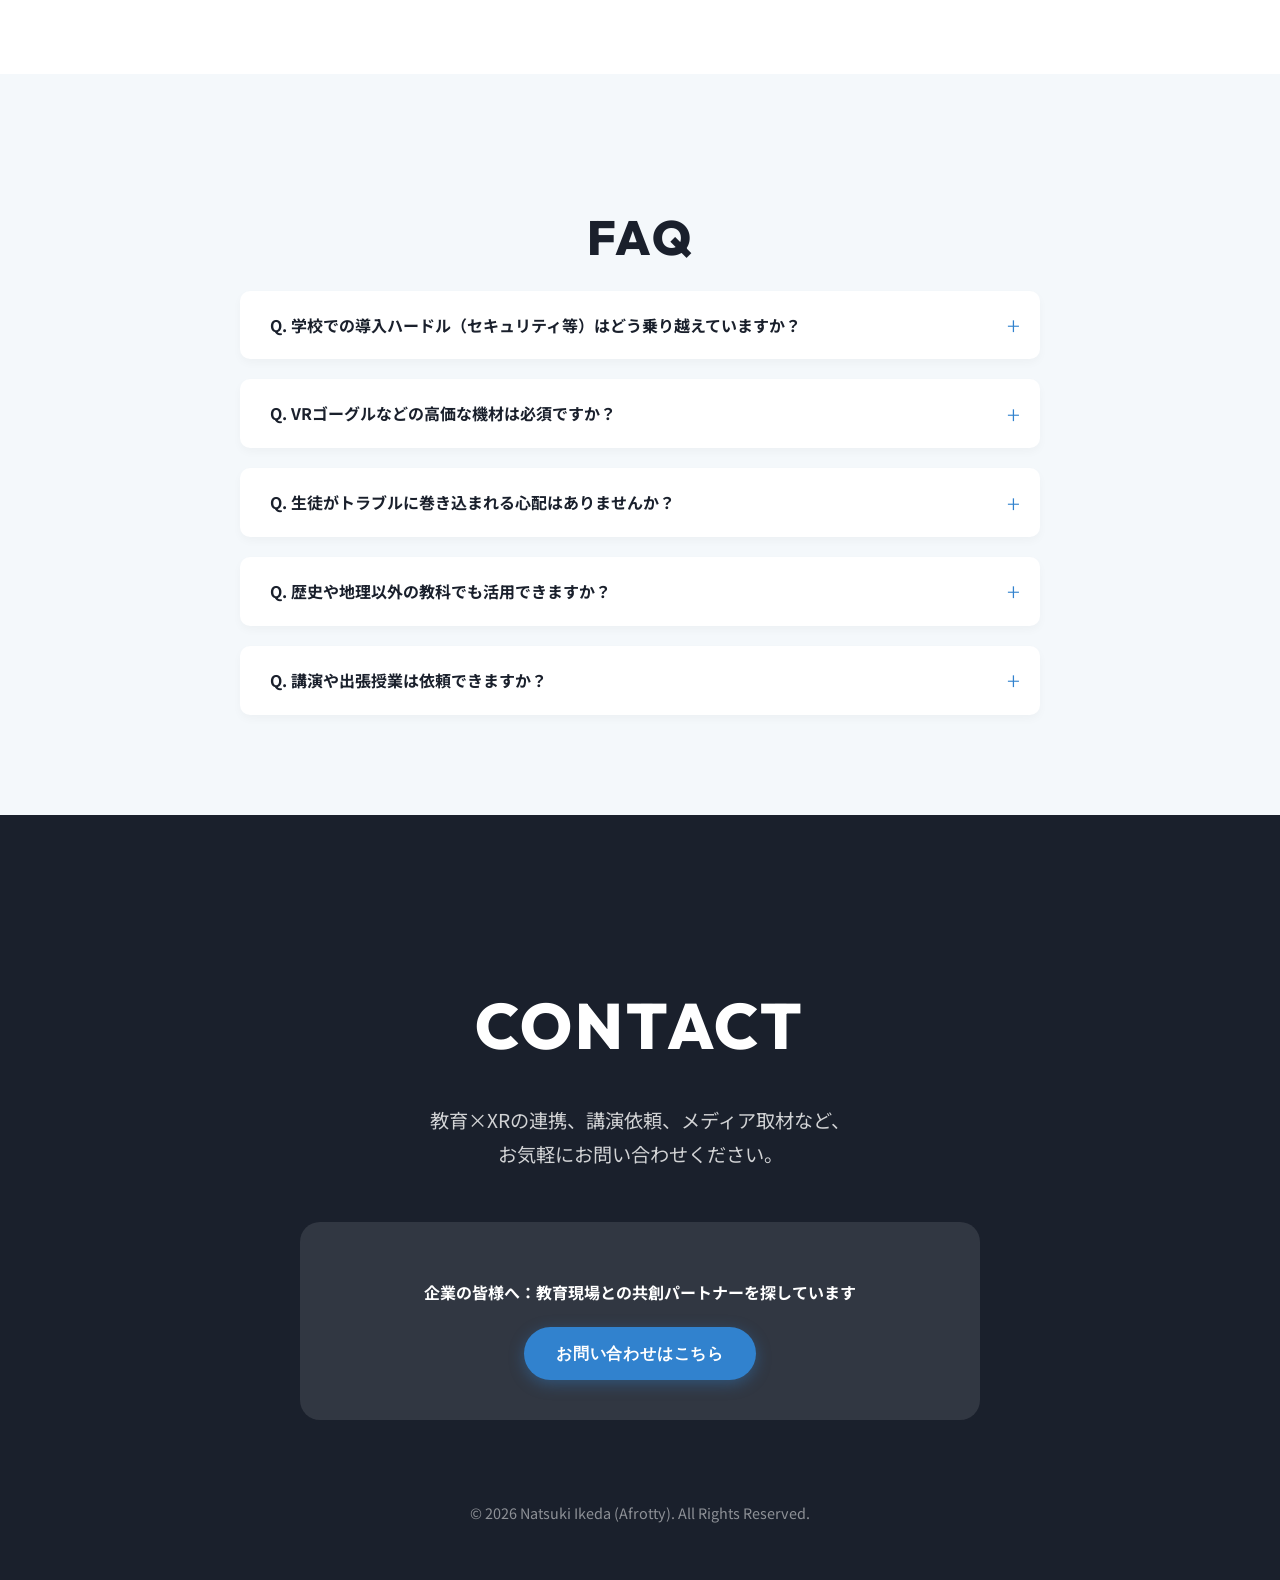
==== commit 1ef52bc6: "Update profile image to jikosyokai.jpg" ====
--- a/index.html
+++ b/index.html
@@ -49,7 +49,7 @@
         <div class="container">
             <div class="profile-card-large">
                 <div class="profile-image-area">
-                    <div class="profile-icon">🦁</div> <!-- Placeholder for photo -->
+                    <img src="jikosyokai.jpg" alt="池田夏暉（アフロッティ）" class="profile-img">
                 </div>
                 <div class="profile-text">
                     <h2 class="section-title">WHO I AM</h2>
--- a/style.css
+++ b/style.css
@@ -190,6 +190,15 @@
     align-items: center;
     font-size: 5rem;
     position: relative;
+    overflow: hidden;
+}
+
+.profile-img {
+    width: 100%;
+    height: 100%;
+    object-fit: cover;
+    position: relative;
+    z-index: 1;
 }
 
 .profile-image-area::before {
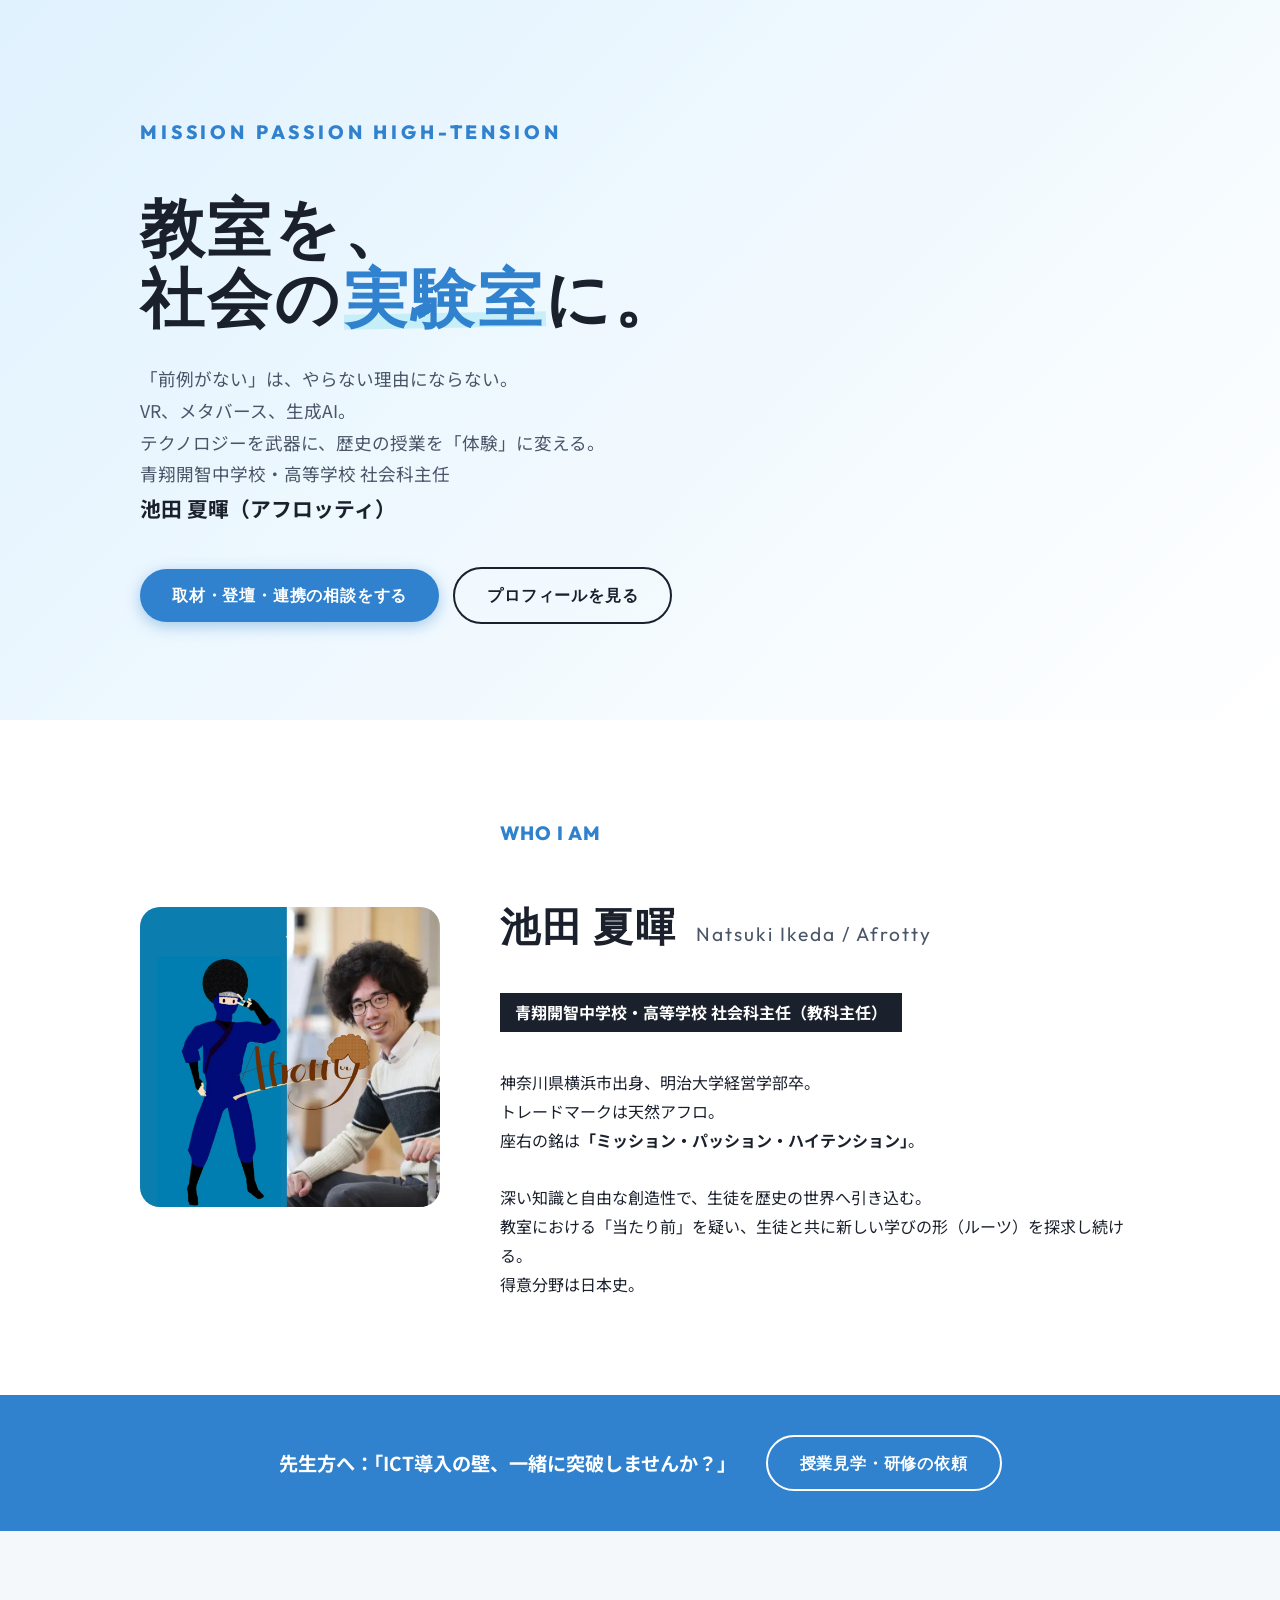
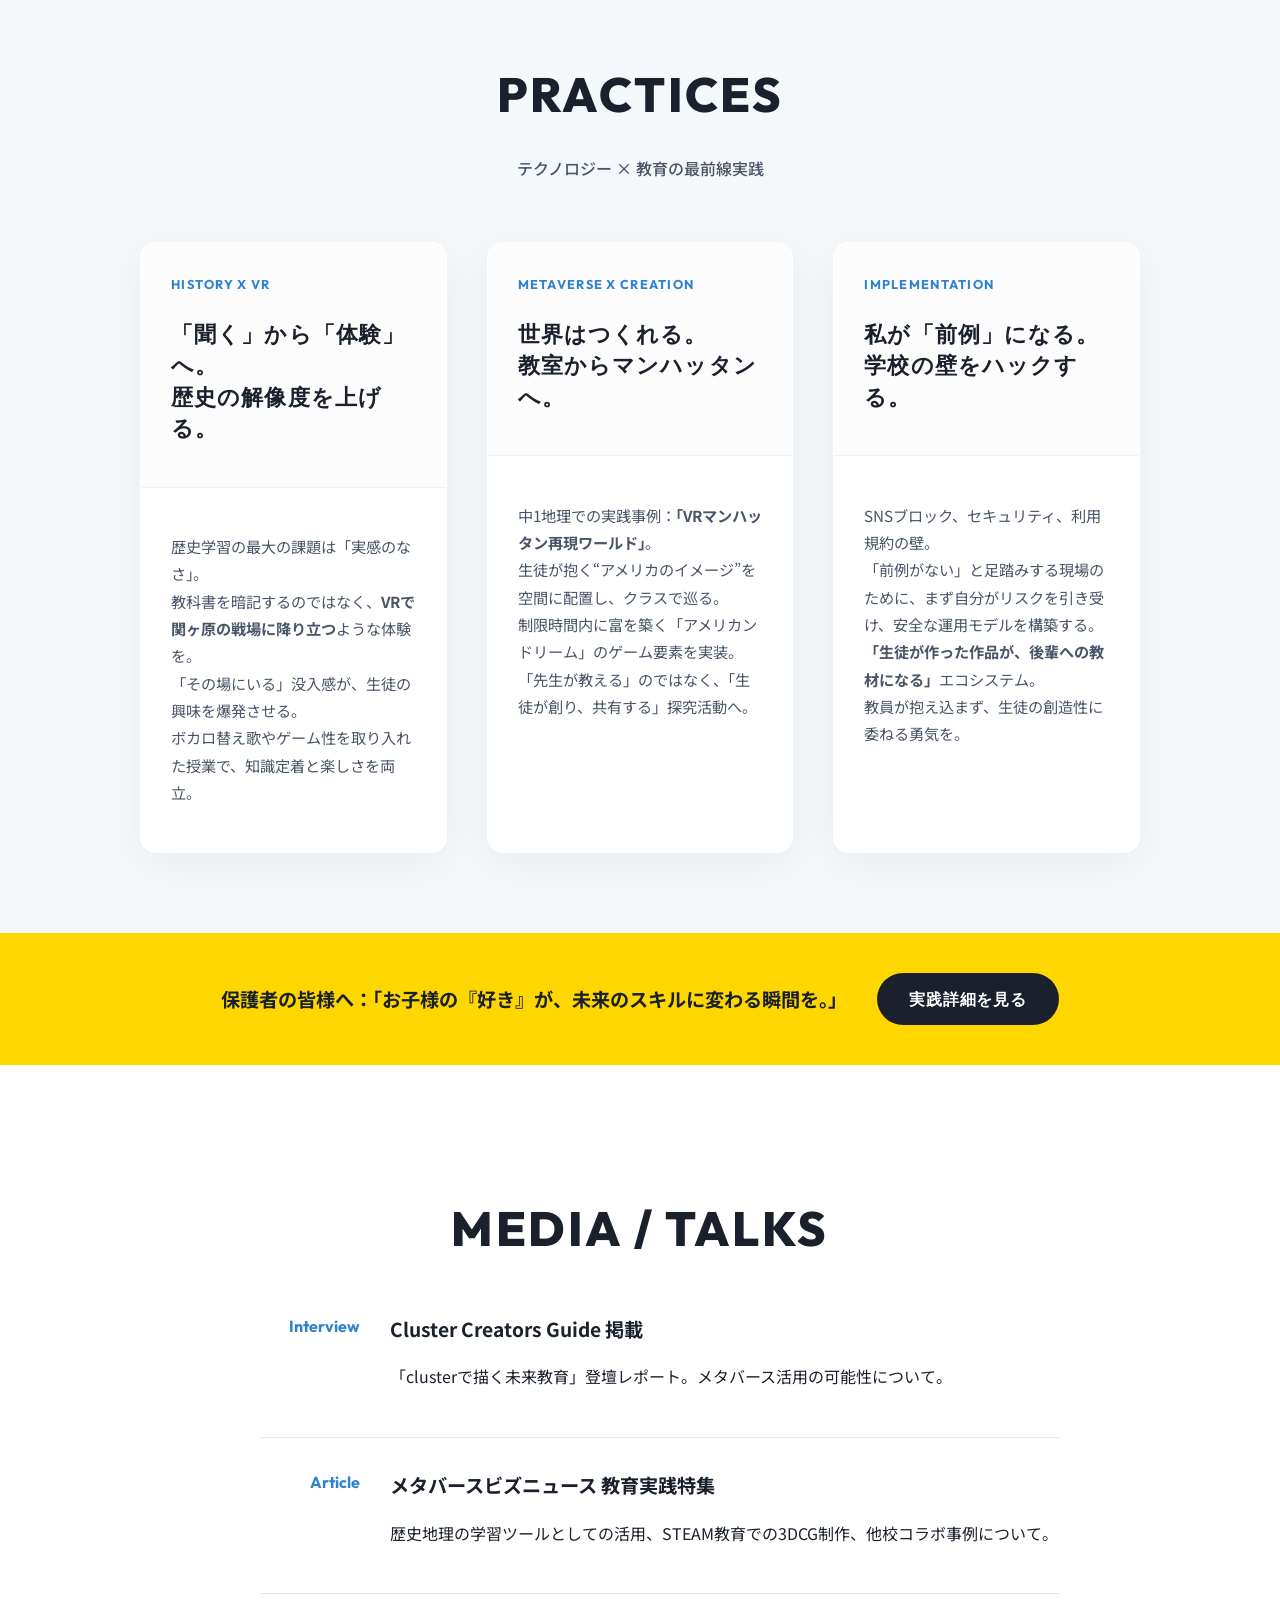
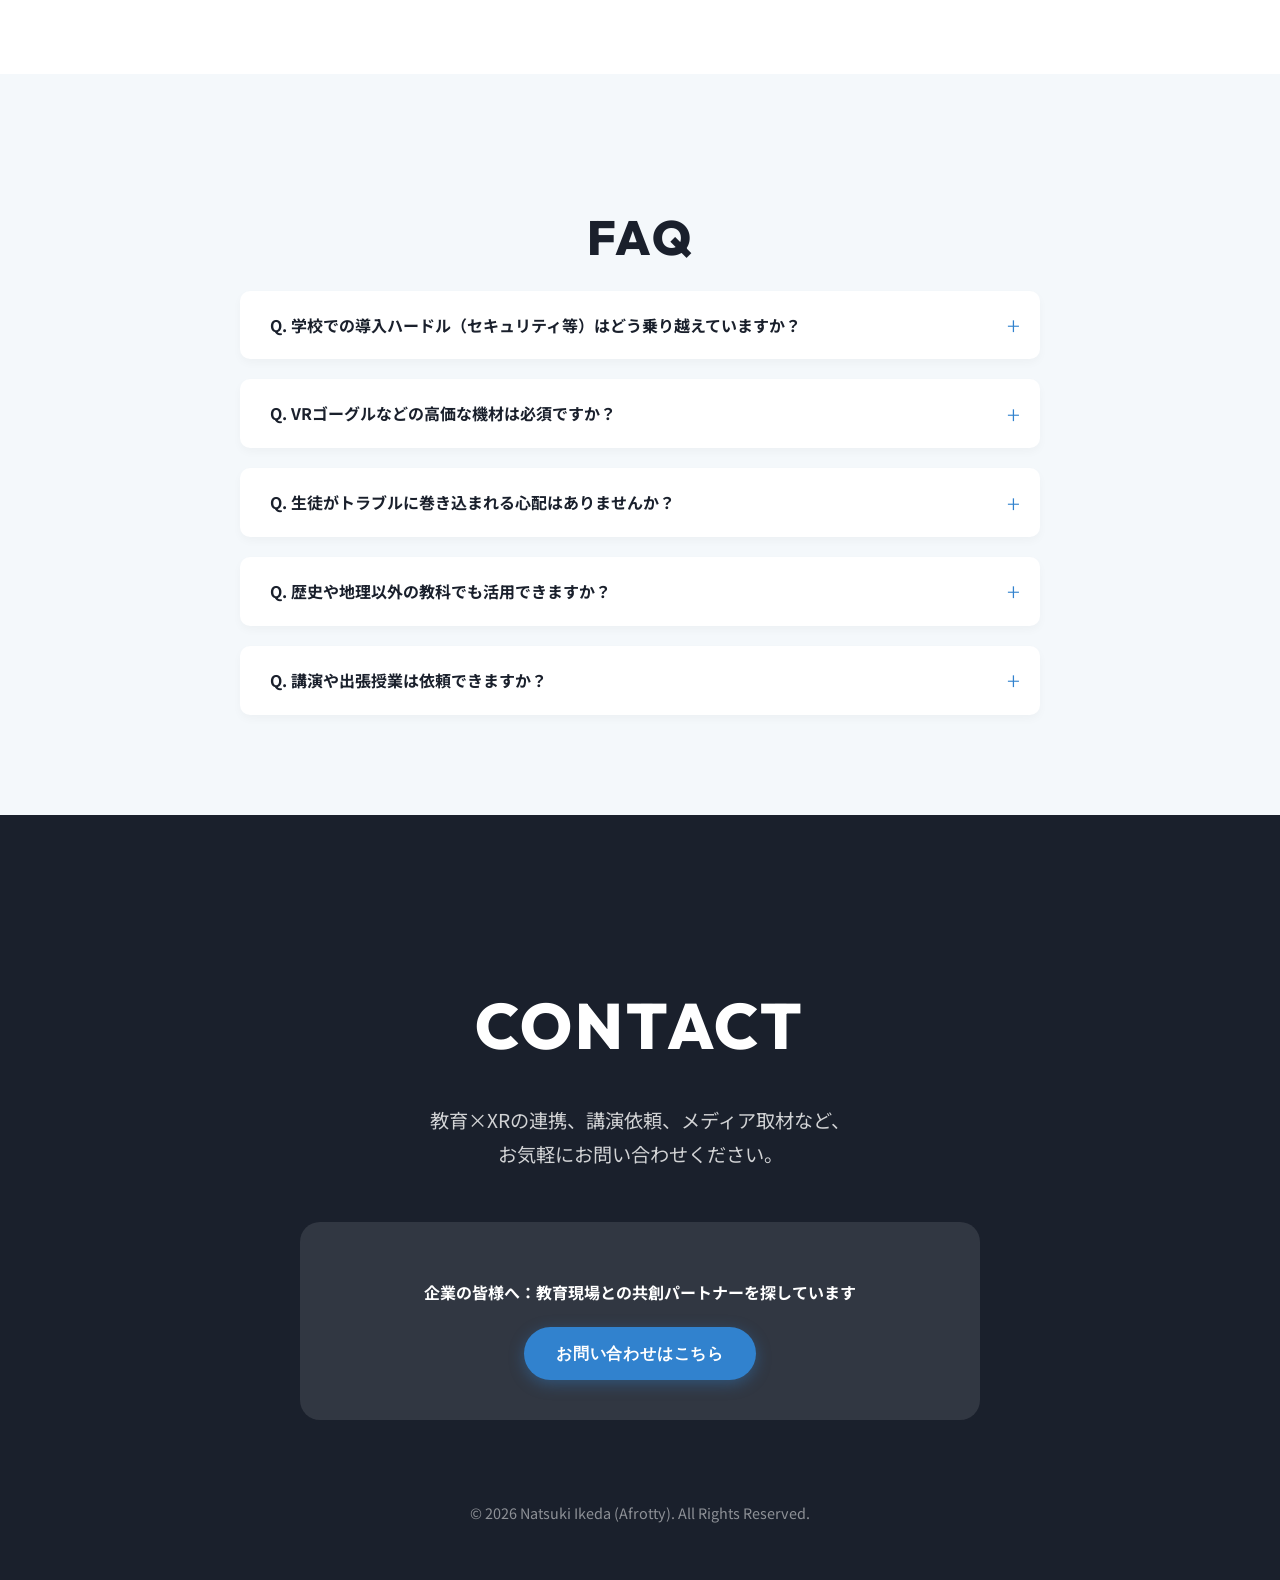
==== commit b40cb0fa: "Update profile image to jikosyokai2.jpg" ====
--- a/index.html
+++ b/index.html
@@ -49,7 +49,7 @@
         <div class="container">
             <div class="profile-card-large">
                 <div class="profile-image-area">
-                    <img src="jikosyokai.jpg" alt="池田夏暉（アフロッティ）" class="profile-img">
+                    <img src="jikosyokai2.jpg" alt="池田夏暉（アフロッティ）" class="profile-img">
                 </div>
                 <div class="profile-text">
                     <h2 class="section-title">WHO I AM</h2>
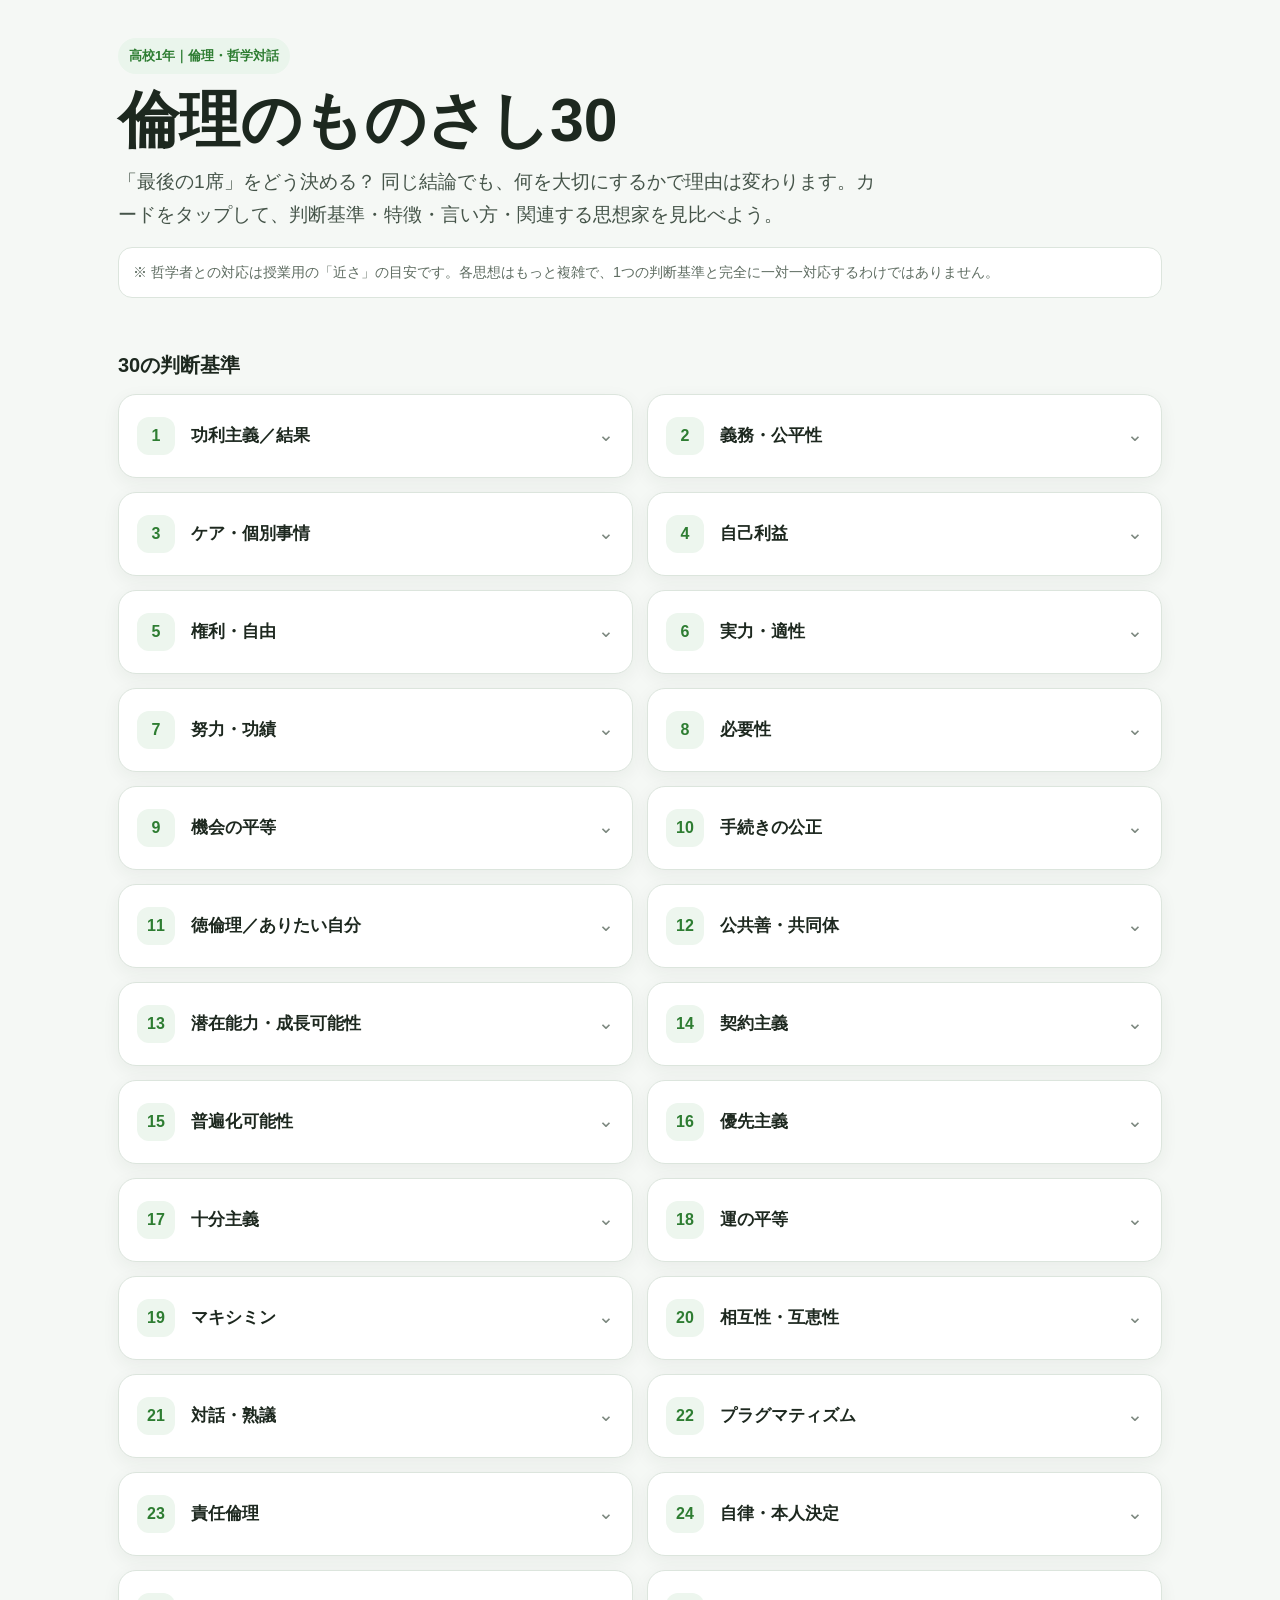
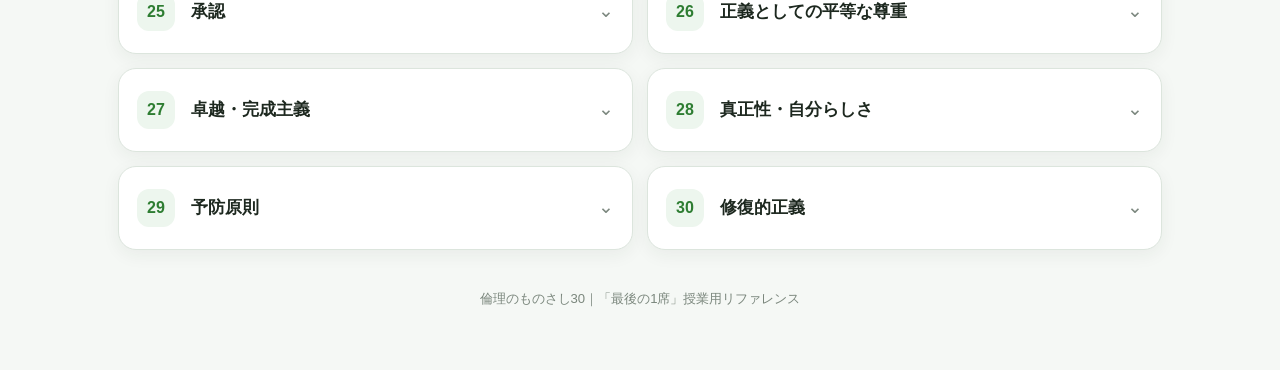
==== commit f8d28a91: "Make ethics 30 the main site" ====
--- a/index.html
+++ b/index.html
@@ -1,216 +1,3 @@
-<!DOCTYPE html>
-<html lang="ja" prefix="og: http://ogp.me/ns#">
-
-<head>
-    <meta charset="UTF-8">
-    <meta name="viewport" content="width=device-width, initial-scale=1.0">
-    <title>池田夏暉（アフロッティ）｜教育×XR/メタバース実践ポートフォリオ</title>
-    <meta name="description"
-        content="青翔開智中高・社会科主任、池田夏暉（アフロッティ）のポートフォリオ。「教室を社会の実験室に」を掲げ、VR/メタバースや生成AIを活用した「体験する歴史授業」を実践。講演・取材・連携のご依頼はこちら。">
-    <meta property="og:title" content="教室を、社会の実験室に。｜池田夏暉（アフロッティ）">
-    <meta property="og:type" content="website">
-    <meta property="og:description" content="「ミッション・パッション・ハイテンション」で教育現場の最前線を走る。VR/メタバース活用、生成AI実践の全貌。">
-    <meta property="og:url" content="https://afrotty-portfolio.com">
-    <meta property="og:image" content="dummy-ogp.jpg">
-    <link rel="preconnect" href="https://fonts.googleapis.com">
-    <link rel="preconnect" href="https://fonts.gstatic.com" crossorigin>
-    <link
-        href="https://fonts.googleapis.com/css2?family=Noto+Sans+JP:wght@400;500;700;900&family=Outfit:wght@400;600;800&display=swap"
-        rel="stylesheet">
-    <link rel="stylesheet" href="style.css">
-    <!-- Icon Placeholder -->
-    <link rel="icon"
-        href="data:image/svg+xml,<svg xmlns=%22http://www.w3.org/2000/svg%22 viewBox=%220 0 100 100%22><text y=%22.9em%22 font-size=%2290%22>🦁</text></svg>">
-</head>
-
-<body>
-
-    <!-- Hero Section -->
-    <header class="hero">
-        <div class="container hero-content">
-            <p class="hero-subtitle">MISSION PASSION HIGH-TENSION</p>
-            <h1 class="hero-title">教室を、<br>社会の<span class="highlight">実験室</span>に。</h1>
-            <p class="hero-desc">
-                「前例がない」は、やらない理由にならない。<br>
-                VR、メタバース、生成AI。<br>
-                テクノロジーを武器に、歴史の授業を「体験」に変える。<br>
-                青翔開智中学校・高等学校 社会科主任<br>
-                <strong>池田 夏暉（アフロッティ）</strong>
-            </p>
-            <div class="cta-group">
-                <a href="#contact" class="btn btn-primary">取材・登壇・連携の相談をする</a>
-                <a href="#profile" class="btn btn-secondary">プロフィールを見る</a>
-            </div>
-        </div>
-    </header>
-
-    <!-- Profile Section -->
-    <section id="profile" class="section bg-white">
-        <div class="container">
-            <div class="profile-card-large">
-                <div class="profile-image-area">
-                    <img src="jikosyokai2.jpg" alt="池田夏暉（アフロッティ）" class="profile-img">
-                </div>
-                <div class="profile-text">
-                    <h2 class="section-title">WHO I AM</h2>
-                    <h3>池田 夏暉 <span class="small">Natsuki Ikeda / Afrotty</span></h3>
-                    <p class="job-title">青翔開智中学校・高等学校 社会科主任（教科主任）</p>
-                    <p class="profile-bio">
-                        神奈川県横浜市出身、明治大学経営学部卒。<br>
-                        トレードマークは天然アフロ。<br>
-                        座右の銘は<strong>「ミッション・パッション・ハイテンション」</strong>。<br>
-                        <br>
-                        深い知識と自由な創造性で、生徒を歴史の世界へ引き込む。<br>
-                        教室における「当たり前」を疑い、生徒と共に新しい学びの形（ルーツ）を探求し続ける。<br>
-                        得意分野は日本史。
-                    </p>
-                </div>
-            </div>
-        </div>
-    </section>
-
-    <!-- First CTA -->
-    <section class="cta-banner">
-        <div class="container">
-            <p class="cta-text">先生方へ：「ICT導入の壁、一緒に突破しませんか？」</p>
-            <a href="#contact" class="btn btn-outline">授業見学・研修の依頼</a>
-        </div>
-    </section>
-
-    <!-- Practices Section -->
-    <section id="practices" class="section">
-        <div class="container">
-            <h2 class="section-title text-center">PRACTICES</h2>
-            <p class="section-subtitle text-center">テクノロジー × 教育の最前線実践</p>
-
-            <div class="cards-grid">
-                <!-- Card 1 -->
-                <article class="card">
-                    <div class="card-header">
-                        <span class="tag">History x VR</span>
-                        <h3>「聞く」から「体験」へ。<br>歴史の解像度を上げる。</h3>
-                    </div>
-                    <div class="card-body">
-                        <p>
-                            歴史学習の最大の課題は「実感のなさ」。<br>
-                            教科書を暗記するのではなく、<strong>VRで関ヶ原の戦場に降り立つ</strong>ような体験を。<br>
-                            「その場にいる」没入感が、生徒の興味を爆発させる。<br>
-                            ボカロ替え歌やゲーム性を取り入れた授業で、知識定着と楽しさを両立。
-                        </p>
-                    </div>
-                </article>
-
-                <!-- Card 2 -->
-                <article class="card">
-                    <div class="card-header">
-                        <span class="tag">Metaverse x Creation</span>
-                        <h3>世界はつくれる。<br>教室からマンハッタンへ。</h3>
-                    </div>
-                    <div class="card-body">
-                        <p>
-                            中1地理での実践事例：<strong>「VRマンハッタン再現ワールド」</strong>。<br>
-                            生徒が抱く“アメリカのイメージ”を空間に配置し、クラスで巡る。<br>
-                            制限時間内に富を築く「アメリカンドリーム」のゲーム要素を実装。<br>
-                            「先生が教える」のではなく、「生徒が創り、共有する」探究活動へ。
-                        </p>
-                    </div>
-                </article>
-
-                <!-- Card 3 -->
-                <article class="card">
-                    <div class="card-header">
-                        <span class="tag">Implementation</span>
-                        <h3>私が「前例」になる。<br>学校の壁をハックする。</h3>
-                    </div>
-                    <div class="card-body">
-                        <p>
-                            SNSブロック、セキュリティ、利用規約の壁。<br>
-                            「前例がない」と足踏みする現場のために、まず自分がリスクを引き受け、安全な運用モデルを構築する。<br>
-                            <strong>「生徒が作った作品が、後輩への教材になる」</strong>エコシステム。<br>
-                            教員が抱え込まず、生徒の創造性に委ねる勇気を。
-                        </p>
-                    </div>
-                </article>
-            </div>
-        </div>
-    </section>
-
-    <!-- CTA 2 -->
-    <section class="cta-banner bg-accent">
-        <div class="container">
-            <p class="cta-text text-dark">保護者の皆様へ：「お子様の『好き』が、未来のスキルに変わる瞬間を。」</p>
-            <a href="#practices" class="btn btn-dark">実践詳細を見る</a>
-        </div>
-    </section>
-
-    <!-- Media Section -->
-    <section id="media" class="section bg-white">
-        <div class="container">
-            <h2 class="section-title text-center">MEDIA / TALKS</h2>
-            <ul class="media-list">
-                <li class="media-item">
-                    <span class="date">Interview</span>
-                    <div class="media-content">
-                        <strong>Cluster Creators Guide 掲載</strong>
-                        <p>「clusterで描く未来教育」登壇レポート。メタバース活用の可能性について。</p>
-                    </div>
-                </li>
-                <li class="media-item">
-                    <span class="date">Article</span>
-                    <div class="media-content">
-                        <strong>メタバースビズニュース 教育実践特集</strong>
-                        <p>歴史地理の学習ツールとしての活用、STEAM教育での3DCG制作、他校コラボ事例について。</p>
-                    </div>
-                </li>
-            </ul>
-        </div>
-    </section>
-
-    <!-- FAQ Section -->
-    <section id="faq" class="section">
-        <div class="container">
-            <h2 class="section-title text-center">FAQ</h2>
-            <div class="accordion">
-                <details>
-                    <summary>Q. 学校での導入ハードル（セキュリティ等）はどう乗り越えていますか？</summary>
-                    <p>A. 既存のフィルタリング設定の範囲内で使えるツールの選定や、プロキシ回避ではなく正規の手続きでの申請方法を確立しています。まずは「スモールスタート」で実績を作ることが近道です。</p>
-                </details>
-                <details>
-                    <summary>Q. VRゴーグルなどの高価な機材は必須ですか？</summary>
-                    <p>A. 必須ではありません。PCやタブレットのブラウザからアクセスできるメタバースプラットフォーム（Cluster等）を活用すれば、既存のGIGA端末だけで実施可能です。</p>
-                </details>
-                <details>
-                    <summary>Q. 生徒がトラブルに巻き込まれる心配はありませんか？</summary>
-                    <p>A. クローズドなワールド設定や、教員の監視下での利用を徹底しています。デジタル・シティズンシップ教育とセットで実施することが重要です。</p>
-                </details>
-                <details>
-                    <summary>Q. 歴史や地理以外の教科でも活用できますか？</summary>
-                    <p>A. 可能です。英語での国際交流、美術でのバーチャル美術館、理科（地学）でのフィールドワーク再現など、教科横断的な実践が広がっています。</p>
-                </details>
-                <details>
-                    <summary>Q. 講演や出張授業は依頼できますか？</summary>
-                    <p>A. はい、積極的に受け付けています。オンライン・オフライン問わずご相談ください。</p>
-                </details>
-            </div>
-        </div>
-    </section>
-
-    <!-- Footer & Final CTA -->
-    <footer id="contact" class="footer">
-        <div class="container text-center">
-            <h2 class="footer-title">CONTACT</h2>
-            <p class="footer-desc">
-                教育×XRの連携、講演依頼、メディア取材など、<br>
-                お気軽にお問い合わせください。
-            </p>
-            <div class="cta-final">
-                <p class="target-msg">企業の皆様へ：教育現場との共創パートナーを探しています</p>
-                <a href="mailto:contact@example.com" class="btn btn-primary btn-large">お問い合わせはこちら</a>
-            </div>
-            <p class="copyright">&copy; 2026 Natsuki Ikeda (Afrotty). All Rights Reserved.</p>
-        </div>
-    </footer>
-
-</body>
-
-</html>+<!doctype html><html lang="ja"><head><meta charset="utf-8"><meta name="viewport" content="width=device-width,initial-scale=1,viewport-fit=cover"><meta name="theme-color" content="#f5f8f5"><title>倫理のものさし30｜最後の1席</title><style>
+:root{--bg:#f5f8f5;--card:#fff;--ink:#1d281f;--sub:#5f6d62;--green:#2e7d32;--line:#dce5dd;--soft:#edf6ee;--blue:#eef4fb}*{box-sizing:border-box}body{margin:0;font-family:-apple-system,BlinkMacSystemFont,"Hiragino Sans","Yu Gothic",Meiryo,sans-serif;background:var(--bg);color:var(--ink);line-height:1.7}.wrap{max-width:1080px;margin:auto;padding:0 18px 60px}.hero{padding:38px 0 22px}.badge{display:inline-block;background:#eaf5ec;color:var(--green);font-weight:800;padding:7px 11px;border-radius:999px;font-size:.82rem}h1{font-size:clamp(2rem,7vw,3.8rem);line-height:1.08;margin:14px 0 12px}.lead{color:#455449;font-size:clamp(1rem,2.4vw,1.2rem);max-width:760px;margin:0}.note{margin-top:16px;background:#fff;border:1px solid var(--line);padding:12px 14px;border-radius:14px;color:var(--sub);font-size:.9rem}h2{font-size:1.25rem;margin:28px 0 12px}.grid{display:grid;grid-template-columns:repeat(2,minmax(0,1fr));gap:14px}details{background:var(--card);border:1px solid var(--line);border-radius:18px;overflow:hidden;box-shadow:0 5px 18px rgba(28,55,34,.06)}summary{list-style:none;padding:17px 18px;cursor:pointer;display:grid;grid-template-columns:42px 1fr auto;gap:12px;align-items:center;min-height:82px}summary::-webkit-details-marker{display:none}.num{width:38px;height:38px;border-radius:12px;background:var(--soft);color:var(--green);display:grid;place-items:center;font-weight:900}.title{font-weight:900;font-size:1.05rem;line-height:1.4}.arrow{color:#7c887f;font-size:1.2rem}.body{border-top:1px solid var(--line);padding:15px 16px 17px;display:grid;gap:10px}.box{padding:12px 13px;border-radius:13px}.feature{background:#f5f7f5}.example{background:var(--soft)}.thinker{background:var(--blue)}.box b{display:block;font-size:.8rem;color:var(--sub);margin-bottom:3px}.box p{margin:0;font-size:.95rem}.footer{margin-top:38px;text-align:center;color:#7b877d;font-size:.82rem}@media(max-width:700px){.wrap{padding-left:14px;padding-right:14px}.hero{padding-top:24px}.grid{grid-template-columns:1fr;gap:10px}summary{padding:15px;min-height:74px}.body{padding:13px}.title{font-size:1rem}}
+</style></head><body><main class="wrap"><header class="hero"><span class="badge">高校1年｜倫理・哲学対話</span><h1>倫理のものさし30</h1><p class="lead">「最後の1席」をどう決める？ 同じ結論でも、何を大切にするかで理由は変わります。カードをタップして、判断基準・特徴・言い方・関連する思想家を見比べよう。</p><div class="note">※ 哲学者との対応は授業用の「近さ」の目安です。各思想はもっと複雑で、1つの判断基準と完全に一対一対応するわけではありません。</div></header><h2>30の判断基準</h2><section class="grid"><details><summary><span class="num">1</span><span class="title">功利主義／結果</span><span class="arrow">⌄</span></summary><div class="body"><div class="box feature"><b>特徴</b><p>行為の結果を重視し、より多くの人の幸福や利益が増える選択を考える。</p></div><div class="box example"><b>「最後の1席」なら、こんなふうに言う</b><p>「Aさんが参加した方がイベント全体がよくなるなら、Aさんを選んだ方がいい。」</p></div><div class="box thinker"><b>近い哲学者・倫理学者／思想</b><p>ベンサム、J.S.ミル</p></div></div></details><details><summary><span class="num">2</span><span class="title">義務・公平性</span><span class="arrow">⌄</span></summary><div class="body"><div class="box feature"><b>特徴</b><p>結果だけでなく、守るべき原則・義務・公平さを重視する。</p></div><div class="box example"><b>「最後の1席」なら、こんなふうに言う</b><p>「得意だからという理由だけで優先していいの？ 誰にでも公平な基準で決めるべきだ。」</p></div><div class="box thinker"><b>近い哲学者・倫理学者／思想</b><p>カント、ロールズ</p></div></div></details><details><summary><span class="num">3</span><span class="title">ケア・個別事情</span><span class="arrow">⌄</span></summary><div class="body"><div class="box feature"><b>特徴</b><p>一律のルールだけでなく、相手との関係や具体的状況を重視する。</p></div><div class="box example"><b>「最後の1席」なら、こんなふうに言う</b><p>「Bさんにとって、この1席は大きな意味をもつかもしれない。その事情も考えたい。」</p></div><div class="box thinker"><b>近い哲学者・倫理学者／思想</b><p>キャロル・ギリガン、ネル・ノディングズ</p></div></div></details><details><summary><span class="num">4</span><span class="title">自己利益</span><span class="arrow">⌄</span></summary><div class="body"><div class="box feature"><b>特徴</b><p>自分自身の利益、安全、幸福、損得を判断基準にする。</p></div><div class="box example"><b>「最後の1席」なら、こんなふうに言う</b><p>「Aさんを選んだ方が成功して、自分たちの評価も上がるならAさんがいい。」</p></div><div class="box thinker"><b>近い哲学者・倫理学者／思想</b><p>ホッブズ、シジウィック</p></div></div></details><details><summary><span class="num">5</span><span class="title">権利・自由</span><span class="arrow">⌄</span></summary><div class="body"><div class="box feature"><b>特徴</b><p>他人が簡単に侵してはいけない権利や自由、本人の選択を重視する。</p></div><div class="box example"><b>「最後の1席」なら、こんなふうに言う</b><p>「得意ではないという理由だけで、Bさんが挑戦する可能性を狭めていいの？」</p></div><div class="box thinker"><b>近い哲学者・倫理学者／思想</b><p>ロック、J.S.ミル、ノージック</p></div></div></details><details><summary><span class="num">6</span><span class="title">実力・適性</span><span class="arrow">⌄</span></summary><div class="body"><div class="box feature"><b>特徴</b><p>限られた機会を、その役割を最もよく果たせる人に配分する。</p></div><div class="box example"><b>「最後の1席」なら、こんなふうに言う</b><p>「1席しかないなら、その機会を一番生かせるAさんに渡した方がいい。」</p></div><div class="box thinker"><b>近い哲学者・倫理学者／思想</b><p>アリストテレスの配分的正義に近い</p></div></div></details><details><summary><span class="num">7</span><span class="title">努力・功績</span><span class="arrow">⌄</span></summary><div class="body"><div class="box feature"><b>特徴</b><p>能力だけでなく、これまでの努力・貢献・実績に応じて報いる。</p></div><div class="box example"><b>「最後の1席」なら、こんなふうに言う</b><p>「これまで一番努力して準備してきた人に、その1席を渡すべきでは？」</p></div><div class="box thinker"><b>近い哲学者・倫理学者／思想</b><p>アリストテレス、デイヴィッド・ミラー</p></div></div></details><details><summary><span class="num">8</span><span class="title">必要性</span><span class="arrow">⌄</span></summary><div class="body"><div class="box feature"><b>特徴</b><p>誰が最も優秀かではなく、誰がその機会を最も必要としているかを見る。</p></div><div class="box example"><b>「最後の1席」なら、こんなふうに言う</b><p>「この経験が進路を考える大きなきっかけになるBさんの方が、この機会を必要としている。」</p></div><div class="box thinker"><b>近い哲学者・倫理学者／思想</b><p>必要原理、マルクスに近い</p></div></div></details><details><summary><span class="num">9</span><span class="title">機会の平等</span><span class="arrow">⌄</span></summary><div class="body"><div class="box feature"><b>特徴</b><p>結果ではなく、挑戦できる機会そのものを公平にする。</p></div><div class="box example"><b>「最後の1席」なら、こんなふうに言う</b><p>「Aさんがすでに何度も経験しているなら、まだ経験のないBさんにもチャンスを与えたい。」</p></div><div class="box thinker"><b>近い哲学者・倫理学者／思想</b><p>ジョン・ロールズ</p></div></div></details><details><summary><span class="num">10</span><span class="title">手続きの公正</span><span class="arrow">⌄</span></summary><div class="body"><div class="box feature"><b>特徴</b><p>誰が選ばれたかだけでなく、決め方が公平で説明可能かを重視する。</p></div><div class="box example"><b>「最後の1席」なら、こんなふうに言う</b><p>「誰かが主観で決めるより、条件を満たした2人で抽選した方が公平では？」</p></div><div class="box thinker"><b>近い哲学者・倫理学者／思想</b><p>ロールズ、ハーバーマスに近い</p></div></div></details><details><summary><span class="num">11</span><span class="title">徳倫理／ありたい自分</span><span class="arrow">⌄</span></summary><div class="body"><div class="box feature"><b>特徴</b><p>何をするかだけでなく、自分はどんな人でありたいかから考える。</p></div><div class="box example"><b>「最後の1席」なら、こんなふうに言う</b><p>「公平で思いやりのある人なら、この状況でどう判断するだろう？」</p></div><div class="box thinker"><b>近い哲学者・倫理学者／思想</b><p>アリストテレス、マッキンタイア</p></div></div></details><details><summary><span class="num">12</span><span class="title">公共善・共同体</span><span class="arrow">⌄</span></summary><div class="body"><div class="box feature"><b>特徴</b><p>個人だけでなく、共同体全体にとって何が良いかを見る。</p></div><div class="box example"><b>「最後の1席」なら、こんなふうに言う</b><p>「参加した経験を学校のみんなに還元してくれる人を選ぶ方が、学校全体にはよいのでは？」</p></div><div class="box thinker"><b>近い哲学者・倫理学者／思想</b><p>アリストテレス、サンデル、マッキンタイア</p></div></div></details><details><summary><span class="num">13</span><span class="title">潜在能力・成長可能性</span><span class="arrow">⌄</span></summary><div class="body"><div class="box feature"><b>特徴</b><p>現在の能力より、その機会で何ができるようになるかを見る。</p></div><div class="box example"><b>「最後の1席」なら、こんなふうに言う</b><p>「今一番できる人より、この経験で可能性が大きく広がる人を選ぶのもよいのでは？」</p></div><div class="box thinker"><b>近い哲学者・倫理学者／思想</b><p>アマルティア・セン、マーサ・ヌスバウム</p></div></div></details><details><summary><span class="num">14</span><span class="title">契約主義</span><span class="arrow">⌄</span></summary><div class="body"><div class="box feature"><b>特徴</b><p>当事者それぞれが合理的に拒否できない原則かを考える。</p></div><div class="box example"><b>「最後の1席」なら、こんなふうに言う</b><p>「AさんにもBさんにも、納得できる理由として説明できる決め方にしよう。」</p></div><div class="box thinker"><b>近い哲学者・倫理学者／思想</b><p>T.M.スキャンロン</p></div></div></details><details><summary><span class="num">15</span><span class="title">普遍化可能性</span><span class="arrow">⌄</span></summary><div class="body"><div class="box feature"><b>特徴</b><p>同じルールを誰にでも、何度でも適用してよいかを考える。</p></div><div class="box example"><b>「最後の1席」なら、こんなふうに言う</b><p>「これから毎回『一番得意な人を選ぶ』というルールにしても、本当にいい？」</p></div><div class="box thinker"><b>近い哲学者・倫理学者／思想</b><p>カント、R.M.ヘア</p></div></div></details><details><summary><span class="num">16</span><span class="title">優先主義</span><span class="arrow">⌄</span></summary><div class="body"><div class="box feature"><b>特徴</b><p>同じ利益でも、より不利な立場の人が得る利益を重く見る。</p></div><div class="box example"><b>「最後の1席」なら、こんなふうに言う</b><p>「すでに多くの機会を得ているAさんより、機会の少ないBさんへの1席の方が価値が大きいのでは？」</p></div><div class="box thinker"><b>近い哲学者・倫理学者／思想</b><p>デレク・パーフィット</p></div></div></details><details><summary><span class="num">17</span><span class="title">十分主義</span><span class="arrow">⌄</span></summary><div class="body"><div class="box feature"><b>特徴</b><p>完全な平等より、全員が一定水準以上の機会を持てているかを見る。</p></div><div class="box example"><b>「最後の1席」なら、こんなふうに言う</b><p>「Aさんはすでに十分経験している。Bさんにも最低限の経験機会が必要では？」</p></div><div class="box thinker"><b>近い哲学者・倫理学者／思想</b><p>ハリー・フランクファートなど</p></div></div></details><details><summary><span class="num">18</span><span class="title">運の平等</span><span class="arrow">⌄</span></summary><div class="body"><div class="box feature"><b>特徴</b><p>本人が選べなかった事情で生じた不利は、できるだけ補うべきと考える。</p></div><div class="box example"><b>「最後の1席」なら、こんなふうに言う</b><p>「Bさんが能力を伸ばす機会を持てなかったのが本人のせいでないなら、考慮すべきでは？」</p></div><div class="box thinker"><b>近い哲学者・倫理学者／思想</b><p>ドゥオーキン、G.A.コーエン</p></div></div></details><details><summary><span class="num">19</span><span class="title">マキシミン</span><span class="arrow">⌄</span></summary><div class="body"><div class="box feature"><b>特徴</b><p>最も不利になる人の状態を、できるだけ良くすることを考える。</p></div><div class="box example"><b>「最後の1席」なら、こんなふうに言う</b><p>「この1席をもらえなかったとき、より不利になるのはどちらだろう？」</p></div><div class="box thinker"><b>近い哲学者・倫理学者／思想</b><p>ジョン・ロールズ</p></div></div></details><details><summary><span class="num">20</span><span class="title">相互性・互恵性</span><span class="arrow">⌄</span></summary><div class="body"><div class="box feature"><b>特徴</b><p>互いに助け合い、受け取ったものを返す関係を重視する。</p></div><div class="box example"><b>「最後の1席」なら、こんなふうに言う</b><p>「これまで学校に貢献してくれた人に、学校も機会を返すべきでは？」</p></div><div class="box thinker"><b>近い哲学者・倫理学者／思想</b><p>ロールズの互恵性など</p></div></div></details><details><summary><span class="num">21</span><span class="title">対話・熟議</span><span class="arrow">⌄</span></summary><div class="body"><div class="box feature"><b>特徴</b><p>当事者が理由を出し合い、話し合って決定する過程を重視する。</p></div><div class="box example"><b>「最後の1席」なら、こんなふうに言う</b><p>「AかBをこちらで決める前に、本人たちも含めて話し合って決めたら？」</p></div><div class="box thinker"><b>近い哲学者・倫理学者／思想</b><p>ユルゲン・ハーバーマス</p></div></div></details><details><summary><span class="num">22</span><span class="title">プラグマティズム</span><span class="arrow">⌄</span></summary><div class="body"><div class="box feature"><b>特徴</b><p>抽象原則だけでなく、実際に機能するかを試し、経験から改善する。</p></div><div class="box example"><b>「最後の1席」なら、こんなふうに言う</b><p>「今回はこの方法で選び、その結果を見て次回の選考方法を改善しよう。」</p></div><div class="box thinker"><b>近い哲学者・倫理学者／思想</b><p>ジョン・デューイ</p></div></div></details><details><summary><span class="num">23</span><span class="title">責任倫理</span><span class="arrow">⌄</span></summary><div class="body"><div class="box feature"><b>特徴</b><p>意図だけでなく、決定が生む結果に責任を持てるかを重視する。</p></div><div class="box example"><b>「最後の1席」なら、こんなふうに言う</b><p>「Aさんを選んでもBさんを選んでも、その結果を自分たちは説明し、引き受けられる？」</p></div><div class="box thinker"><b>近い哲学者・倫理学者／思想</b><p>マックス・ウェーバー、ハンス・ヨナス</p></div></div></details><details><summary><span class="num">24</span><span class="title">自律・本人決定</span><span class="arrow">⌄</span></summary><div class="body"><div class="box feature"><b>特徴</b><p>他人が勝手に決めず、本人の意思や自己決定を重視する。</p></div><div class="box example"><b>「最後の1席」なら、こんなふうに言う</b><p>「AさんとBさん本人は、その機会をどれくらい望んでいるのだろう？」</p></div><div class="box thinker"><b>近い哲学者・倫理学者／思想</b><p>カント、ビーチャム＆チルドレスなど</p></div></div></details><details><summary><span class="num">25</span><span class="title">承認</span><span class="arrow">⌄</span></summary><div class="body"><div class="box feature"><b>特徴</b><p>一人の人間として尊重され、価値ある存在として認められているかを見る。</p></div><div class="box example"><b>「最後の1席」なら、こんなふうに言う</b><p>「『君は得意じゃないから無理』と扱うことは、Bさんをどう評価していることになる？」</p></div><div class="box thinker"><b>近い哲学者・倫理学者／思想</b><p>アクセル・ホネット</p></div></div></details><details><summary><span class="num">26</span><span class="title">正義としての平等な尊重</span><span class="arrow">⌄</span></summary><div class="body"><div class="box feature"><b>特徴</b><p>すべての人を同じ重要性を持つ存在として扱う。</p></div><div class="box example"><b>「最後の1席」なら、こんなふうに言う</b><p>「Aさんの能力だけを高く評価して、Bさんの希望を最初から軽く扱っていない？」</p></div><div class="box thinker"><b>近い哲学者・倫理学者／思想</b><p>ロナルド・ドゥオーキン</p></div></div></details><details><summary><span class="num">27</span><span class="title">卓越・完成主義</span><span class="arrow">⌄</span></summary><div class="body"><div class="box feature"><b>特徴</b><p>優れた能力や価値ある活動を、さらに高い水準へ伸ばすことを重視する。</p></div><div class="box example"><b>「最後の1席」なら、こんなふうに言う</b><p>「一番能力のあるAさんをさらに伸ばすこと自体に価値があるのでは？」</p></div><div class="box thinker"><b>近い哲学者・倫理学者／思想</b><p>アリストテレス、ジョセフ・ラズ</p></div></div></details><details><summary><span class="num">28</span><span class="title">真正性・自分らしさ</span><span class="arrow">⌄</span></summary><div class="body"><div class="box feature"><b>特徴</b><p>周囲の評価より、本人が本当に望む生き方や選択を重視する。</p></div><div class="box example"><b>「最後の1席」なら、こんなふうに言う</b><p>「上手いかどうかではなく、本人が本当にこの経験を求めているかも大切では？」</p></div><div class="box thinker"><b>近い哲学者・倫理学者／思想</b><p>キルケゴール、サルトル、チャールズ・テイラー</p></div></div></details><details><summary><span class="num">29</span><span class="title">予防原則</span><span class="arrow">⌄</span></summary><div class="body"><div class="box feature"><b>特徴</b><p>結果が不確実なとき、重大な損失が起きる可能性を避ける。</p></div><div class="box example"><b>「最後の1席」なら、こんなふうに言う</b><p>「失敗したときの影響が大きいなら、経験のあるAさんを選ぶ方が安全では？」</p></div><div class="box thinker"><b>近い哲学者・倫理学者／思想</b><p>ハンス・ヨナス、リスク倫理に近い</p></div></div></details><details><summary><span class="num">30</span><span class="title">修復的正義</span><span class="arrow">⌄</span></summary><div class="body"><div class="box feature"><b>特徴</b><p>過去の不公平や傷ついた関係をどう修復し、仕組みを変えるかを見る。</p></div><div class="box example"><b>「最後の1席」なら、こんなふうに言う</b><p>「これまで初心者が選ばれにくかったなら、今回はその仕組み自体を見直すべきでは？」</p></div><div class="box thinker"><b>近い哲学者・倫理学者／思想</b><p>ハワード・ゼアなど</p></div></div></details></section><div class="footer">倫理のものさし30｜「最後の1席」授業用リファレンス</div></main></body></html>
